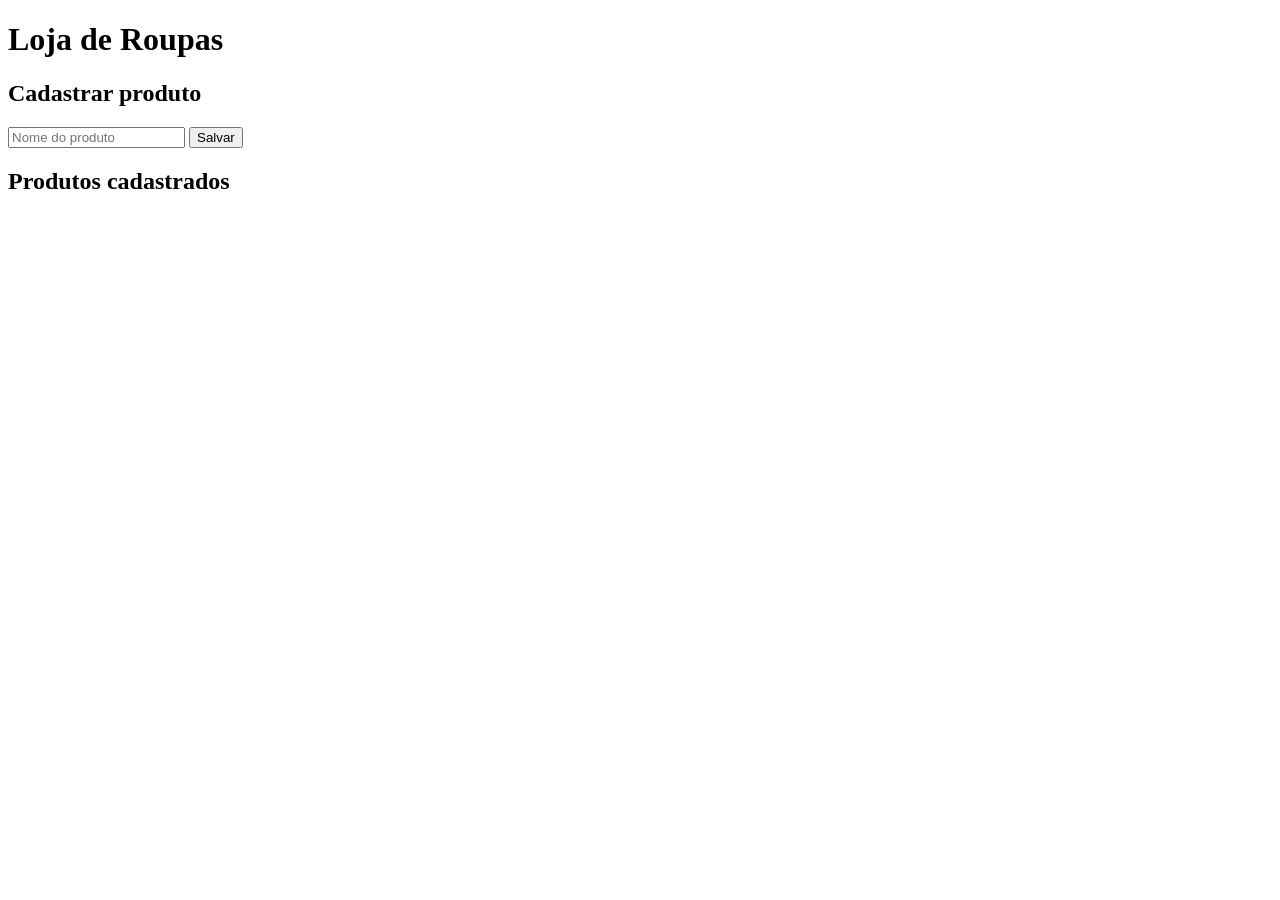
==== index.html @ cadfaa71 "Create index.html" ====
<!DOCTYPE html>
<html lang="pt-BR">

<head>
    <meta charset="UTF-8">
    <title>Loja de Roupas</title>
</head>

<body>

    <h1>Loja de Roupas</h1>

    <h2>Cadastrar produto</h2>

    <input id="nome" placeholder="Nome do produto">

    <button onclick="salvar()">
        Salvar
    </button>

    <p id="mensagem"></p>

    <h2>Produtos cadastrados</h2>

    <ul id="lista"></ul>

    <script src="script.js"></script>

</body>

</html>
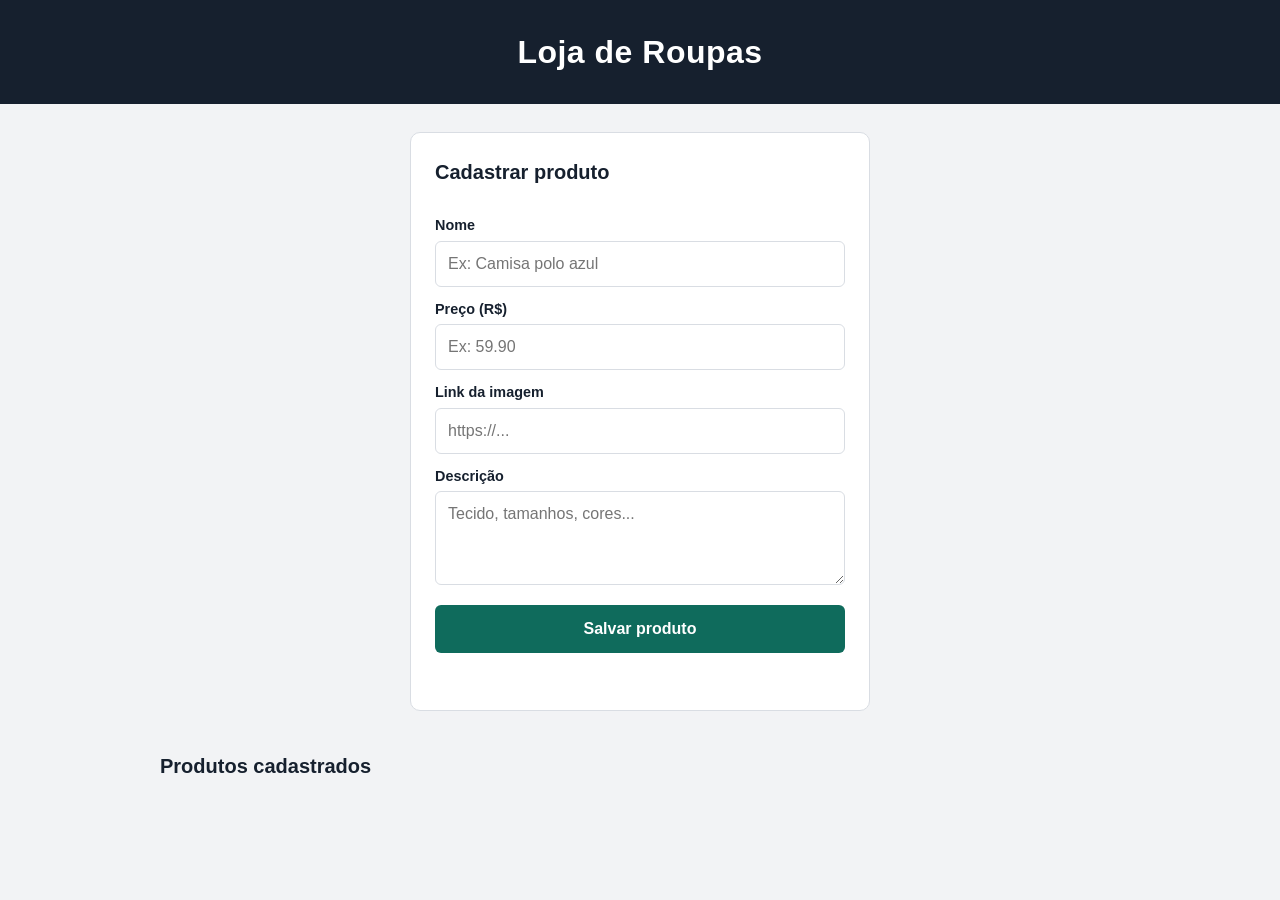
==== commit 24ef9daf: "Add files via upload" ====
--- a/index.html
+++ b/index.html
@@ -3,26 +3,45 @@
 
 <head>
     <meta charset="UTF-8">
+    <meta name="viewport" content="width=device-width, initial-scale=1">
     <title>Loja de Roupas</title>
+    <link rel="stylesheet" href="style.css">
 </head>
 
 <body>
 
-    <h1>Loja de Roupas</h1>
+    <header class="topo">
+        <h1>Loja de Roupas</h1>
+    </header>
 
-    <h2>Cadastrar produto</h2>
+    <main>
 
-    <input id="nome" placeholder="Nome do produto">
+        <section class="cadastro">
+            <h2>Cadastrar produto</h2>
 
-    <button onclick="salvar()">
-        Salvar
-    </button>
+            <label for="nome">Nome</label>
+            <input id="nome" placeholder="Ex: Camisa polo azul">
 
-    <p id="mensagem"></p>
+            <label for="preco">Preço (R$)</label>
+            <input id="preco" type="number" min="0" step="0.01" placeholder="Ex: 59.90">
 
-    <h2>Produtos cadastrados</h2>
+            <label for="imagem">Link da imagem</label>
+            <input id="imagem" placeholder="https://...">
 
-    <ul id="lista"></ul>
+            <label for="descricao">Descrição</label>
+            <textarea id="descricao" rows="3" placeholder="Tecido, tamanhos, cores..."></textarea>
+
+            <button onclick="salvar()">Salvar produto</button>
+
+            <p id="mensagem" role="status"></p>
+        </section>
+
+        <section class="catalogo">
+            <h2>Produtos cadastrados</h2>
+            <div id="lista" class="lista"></div>
+        </section>
+
+    </main>
 
     <script src="script.js"></script>
 
--- a/style.css
+++ b/style.css
@@ -0,0 +1,172 @@
+:root {
+    --fundo: #f2f3f5;
+    --papel: #ffffff;
+    --tinta: #16202e;
+    --suave: #5d6877;
+    --linha: #d9dde3;
+    --destaque: #0f6b5c;
+    --destaque-escuro: #0a4f43;
+}
+
+* {
+    box-sizing: border-box;
+}
+
+body {
+    margin: 0;
+    font-family: "Segoe UI", Roboto, Arial, sans-serif;
+    background: var(--fundo);
+    color: var(--tinta);
+    line-height: 1.5;
+}
+
+.topo {
+    background: var(--tinta);
+    color: #fff;
+    padding: 28px 20px;
+    text-align: center;
+}
+
+.topo h1 {
+    margin: 0;
+    font-size: 2rem;
+    letter-spacing: 0.5px;
+}
+
+main {
+    max-width: 1000px;
+    margin: 0 auto;
+    padding: 28px 20px 60px;
+}
+
+h2 {
+    margin: 0 0 16px;
+    font-size: 1.25rem;
+}
+
+/* ---------- formulário ---------- */
+
+.cadastro {
+    background: var(--papel);
+    border: 1px solid var(--linha);
+    border-radius: 10px;
+    padding: 24px;
+    max-width: 460px;
+    margin: 0 auto 40px;
+    display: flex;
+    flex-direction: column;
+}
+
+.cadastro label {
+    font-size: 0.9rem;
+    font-weight: 600;
+    margin: 12px 0 4px;
+}
+
+.cadastro input,
+.cadastro textarea {
+    font: inherit;
+    padding: 10px 12px;
+    border: 1px solid var(--linha);
+    border-radius: 6px;
+    background: #fff;
+    color: var(--tinta);
+}
+
+.cadastro textarea {
+    resize: vertical;
+}
+
+.cadastro input:focus,
+.cadastro textarea:focus,
+.cadastro button:focus-visible {
+    outline: 3px solid rgba(15, 107, 92, 0.35);
+    outline-offset: 1px;
+}
+
+.cadastro button {
+    margin-top: 20px;
+    font: inherit;
+    font-weight: 600;
+    padding: 12px;
+    border: none;
+    border-radius: 6px;
+    background: var(--destaque);
+    color: #fff;
+    cursor: pointer;
+}
+
+.cadastro button:hover {
+    background: var(--destaque-escuro);
+}
+
+#mensagem {
+    min-height: 1.4em;
+    margin: 12px 0 0;
+    font-size: 0.9rem;
+    color: var(--suave);
+}
+
+#mensagem.erro {
+    color: #b3261e;
+}
+
+/* ---------- catálogo ---------- */
+
+.lista {
+    display: grid;
+    grid-template-columns: repeat(auto-fill, minmax(210px, 1fr));
+    gap: 20px;
+}
+
+.vazio {
+    color: var(--suave);
+}
+
+.produto {
+    background: var(--papel);
+    border: 1px solid var(--linha);
+    border-radius: 10px;
+    overflow: hidden;
+    display: flex;
+    flex-direction: column;
+}
+
+.produto .foto {
+    aspect-ratio: 4 / 5;
+    background: #e4e7ec;
+    display: flex;
+    align-items: center;
+    justify-content: center;
+    color: var(--suave);
+    font-size: 0.85rem;
+}
+
+.produto .foto img {
+    width: 100%;
+    height: 100%;
+    object-fit: cover;
+    display: block;
+}
+
+.produto .info {
+    padding: 14px 16px 18px;
+}
+
+.produto h3 {
+    margin: 0 0 4px;
+    font-size: 1.05rem;
+}
+
+.produto .preco {
+    margin: 0 0 8px;
+    font-weight: 700;
+    font-size: 1.15rem;
+    color: var(--destaque);
+}
+
+.produto .descricao {
+    margin: 0;
+    font-size: 0.9rem;
+    color: var(--suave);
+}
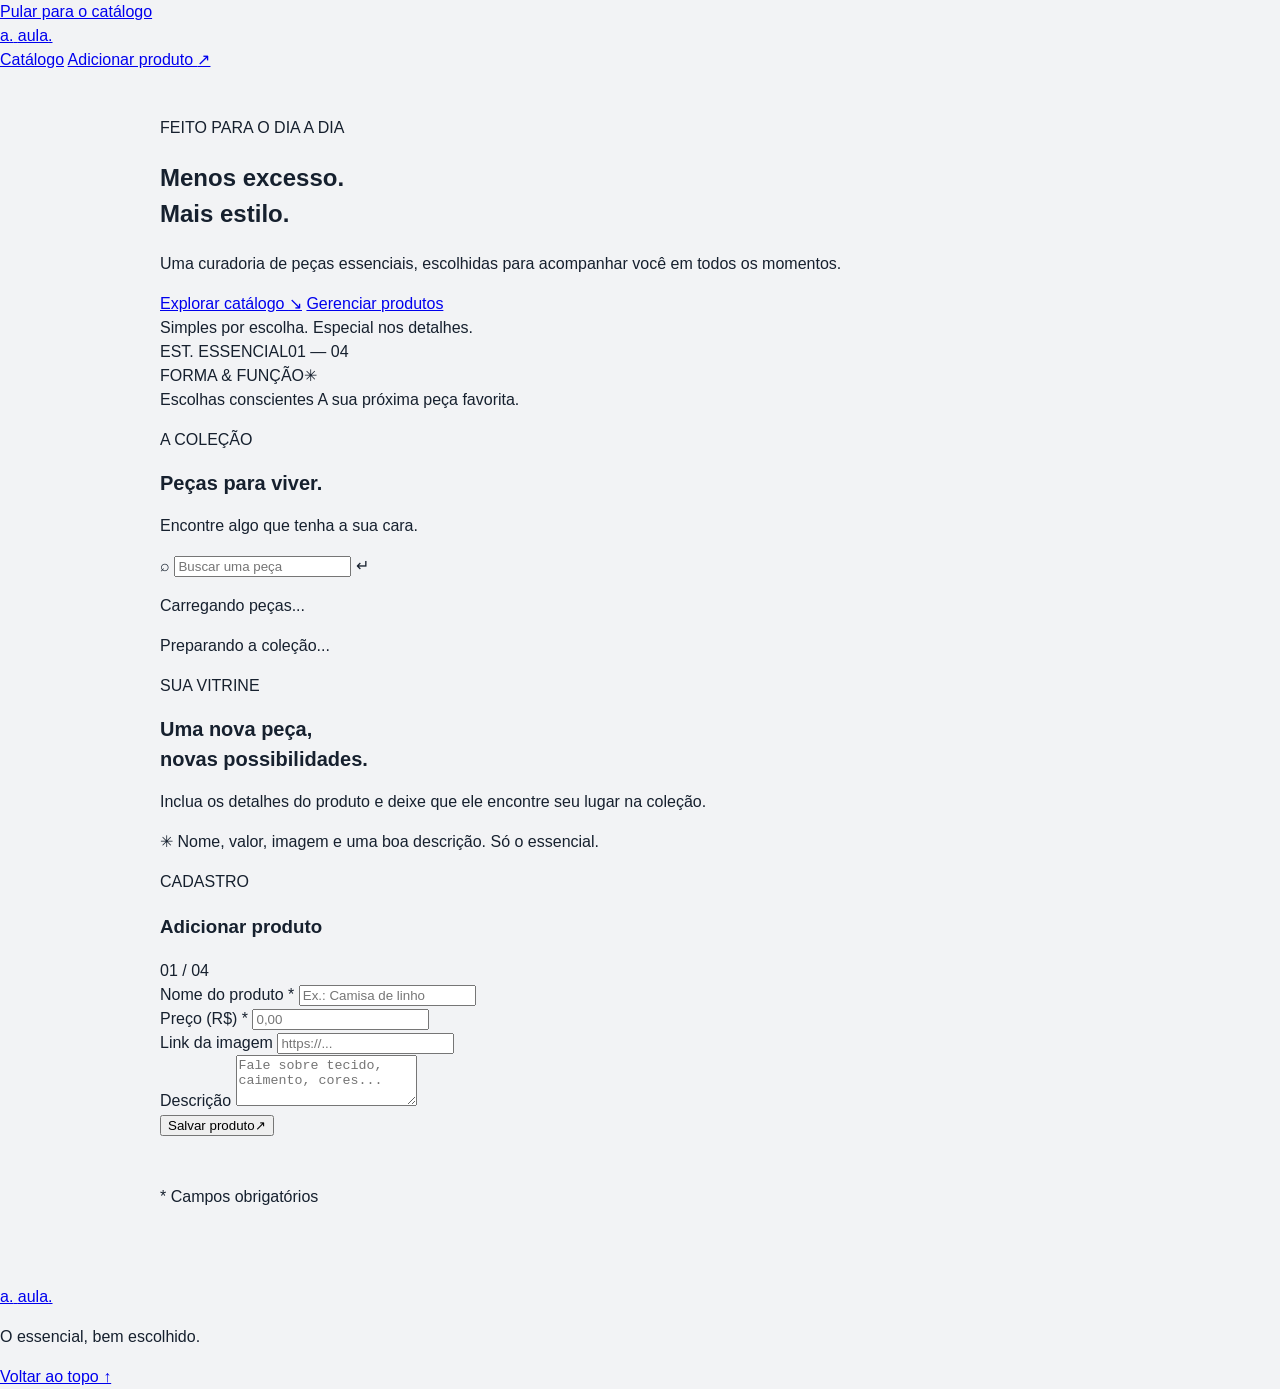
==== commit 249d79a5: "Redesign storefront interface" ====
--- a/index.html
+++ b/index.html
@@ -1,50 +1,139 @@
 <!DOCTYPE html>
 <html lang="pt-BR">
-
 <head>
     <meta charset="UTF-8">
     <meta name="viewport" content="width=device-width, initial-scale=1">
-    <title>Loja de Roupas</title>
+    <meta name="theme-color" content="#f7f6f1">
+    <meta name="description" content="Aula — uma curadoria de peças essenciais para o seu dia a dia.">
+    <title>Aula — Peças essenciais</title>
     <link rel="stylesheet" href="style.css">
+    <script src="script.js" defer></script>
 </head>
+<body>
+    <a class="skip-link" href="#catalogo">Pular para o catálogo</a>
 
-<body>
-
-    <header class="topo">
-        <h1>Loja de Roupas</h1>
+    <header class="site-header">
+        <div class="header-inner">
+            <a class="brand" href="#" aria-label="Aula — página inicial">
+                <span class="brand-mark" aria-hidden="true">a.</span>
+                <span class="brand-name">aula<span class="brand-period">.</span></span>
+            </a>
+            <nav class="main-nav" aria-label="Navegação principal">
+                <a href="#catalogo">Catálogo</a>
+                <a class="nav-cta" href="#adicionar">Adicionar produto <span aria-hidden="true">↗</span></a>
+            </nav>
+        </div>
     </header>
 
     <main>
-
-        <section class="cadastro">
-            <h2>Cadastrar produto</h2>
-
-            <label for="nome">Nome</label>
-            <input id="nome" placeholder="Ex: Camisa polo azul">
-
-            <label for="preco">Preço (R$)</label>
-            <input id="preco" type="number" min="0" step="0.01" placeholder="Ex: 59.90">
-
-            <label for="imagem">Link da imagem</label>
-            <input id="imagem" placeholder="https://...">
-
-            <label for="descricao">Descrição</label>
-            <textarea id="descricao" rows="3" placeholder="Tecido, tamanhos, cores..."></textarea>
-
-            <button onclick="salvar()">Salvar produto</button>
-
-            <p id="mensagem" role="status"></p>
+        <section class="hero section-wrap" aria-labelledby="hero-title">
+            <div class="hero-copy">
+                <p class="eyebrow"><span class="eyebrow-dot"></span> FEITO PARA O DIA A DIA</p>
+                <h1 id="hero-title">Menos excesso.<br><span>Mais estilo.</span></h1>
+                <p class="hero-description">Uma curadoria de peças essenciais, escolhidas para acompanhar você em todos os momentos.</p>
+                <div class="hero-actions">
+                    <a class="button button-dark" href="#catalogo">Explorar catálogo <span aria-hidden="true">↘</span></a>
+                    <a class="text-link" href="#adicionar">Gerenciar produtos</a>
+                </div>
+                <div class="hero-note"><span class="note-line"></span> Simples por escolha. Especial nos detalhes.</div>
+            </div>
+            <div class="hero-art" aria-hidden="true">
+                <div class="art-orbit orbit-one"></div>
+                <div class="art-orbit orbit-two"></div>
+                <div class="art-panel">
+                    <div class="art-panel-top"><span>EST. ESSENCIAL</span><span>01 — 04</span></div>
+                    <div class="art-shape">
+                        <span class="shape-circle"></span>
+                        <span class="shape-arch"></span>
+                        <span class="shape-block"></span>
+                    </div>
+                    <div class="art-panel-bottom"><span>FORMA &amp; FUNÇÃO</span><span class="art-spark">✳</span></div>
+                </div>
+                <span class="art-caption caption-top">Escolhas conscientes</span>
+                <span class="art-caption caption-bottom">A sua próxima peça favorita.</span>
+            </div>
         </section>
 
-        <section class="catalogo">
-            <h2>Produtos cadastrados</h2>
-            <div id="lista" class="lista"></div>
+        <section class="catalog section-wrap" id="catalogo" aria-labelledby="catalog-title">
+            <div class="section-heading">
+                <div>
+                    <p class="eyebrow">A COLEÇÃO</p>
+                    <h2 id="catalog-title">Peças para viver.</h2>
+                    <p class="section-subtitle">Encontre algo que tenha a sua cara.</p>
+                </div>
+                <div class="catalog-tools">
+                    <label class="search-box" for="busca">
+                        <span class="search-icon" aria-hidden="true">⌕</span>
+                        <input id="busca" type="search" placeholder="Buscar uma peça" autocomplete="off">
+                        <span class="search-shortcut" aria-hidden="true">↵</span>
+                    </label>
+                    <p class="product-count" id="contagem" aria-live="polite">Carregando peças...</p>
+                </div>
+            </div>
+
+            <div id="lista" class="product-grid" aria-live="polite" aria-busy="true">
+                <div class="catalog-loading"><span class="loading-dot"></span> Preparando a coleção...</div>
+            </div>
+            <p id="mensagem-catalogo" class="catalog-message" role="status"></p>
         </section>
 
+        <section class="manage-section" id="adicionar" aria-labelledby="manage-title">
+            <div class="manage-inner section-wrap">
+                <div class="manage-copy">
+                    <p class="eyebrow eyebrow-light"><span class="eyebrow-dot"></span> SUA VITRINE</p>
+                    <h2 id="manage-title">Uma nova peça,<br><span>novas possibilidades.</span></h2>
+                    <p>Inclua os detalhes do produto e deixe que ele encontre seu lugar na coleção.</p>
+                    <div class="manage-footnote"><span class="manage-footnote-icon" aria-hidden="true">✳</span> Nome, valor, imagem e uma boa descrição. Só o essencial.</div>
+                </div>
+                <form class="product-form" id="form-produto">
+                    <div class="form-heading">
+                        <div>
+                            <p class="eyebrow">CADASTRO</p>
+                            <h3>Adicionar produto</h3>
+                        </div>
+                        <span class="form-index">01 / 04</span>
+                    </div>
+
+                    <div class="field">
+                        <label for="nome">Nome do produto <span>*</span></label>
+                        <input id="nome" name="nome" placeholder="Ex.: Camisa de linho" required maxlength="120" autocomplete="off">
+                    </div>
+
+                    <div class="form-row">
+                        <div class="field">
+                            <label for="preco">Preço (R$) <span>*</span></label>
+                            <input id="preco" name="preco" type="number" min="0" step="0.01" placeholder="0,00" required>
+                        </div>
+                        <div class="field">
+                            <label for="imagem">Link da imagem</label>
+                            <input id="imagem" name="imagem" type="url" placeholder="https://..." inputmode="url">
+                        </div>
+                    </div>
+
+                    <div class="field">
+                        <label for="descricao">Descrição</label>
+                        <textarea id="descricao" name="descricao" rows="3" maxlength="500" placeholder="Fale sobre tecido, caimento, cores..."></textarea>
+                    </div>
+
+                    <button class="button button-dark form-submit" id="botao-salvar" type="submit">
+                        <span>Salvar produto</span><span class="button-arrow" aria-hidden="true">↗</span>
+                    </button>
+                    <p id="mensagem" class="form-message" role="status" aria-live="polite"></p>
+                    <p class="form-required">* Campos obrigatórios</p>
+                </form>
+            </div>
+        </section>
     </main>
 
-    <script src="script.js"></script>
-
+    <footer class="site-footer">
+        <div class="footer-inner section-wrap">
+            <a class="brand footer-brand" href="#" aria-label="Aula — voltar ao topo">
+                <span class="brand-mark" aria-hidden="true">a.</span>
+                <span class="brand-name">aula<span class="brand-period">.</span></span>
+            </a>
+            <p>O essencial, bem escolhido.</p>
+            <a class="back-top" href="#">Voltar ao topo ↑</a>
+        </div>
+    </footer>
 </body>
-
 </html>
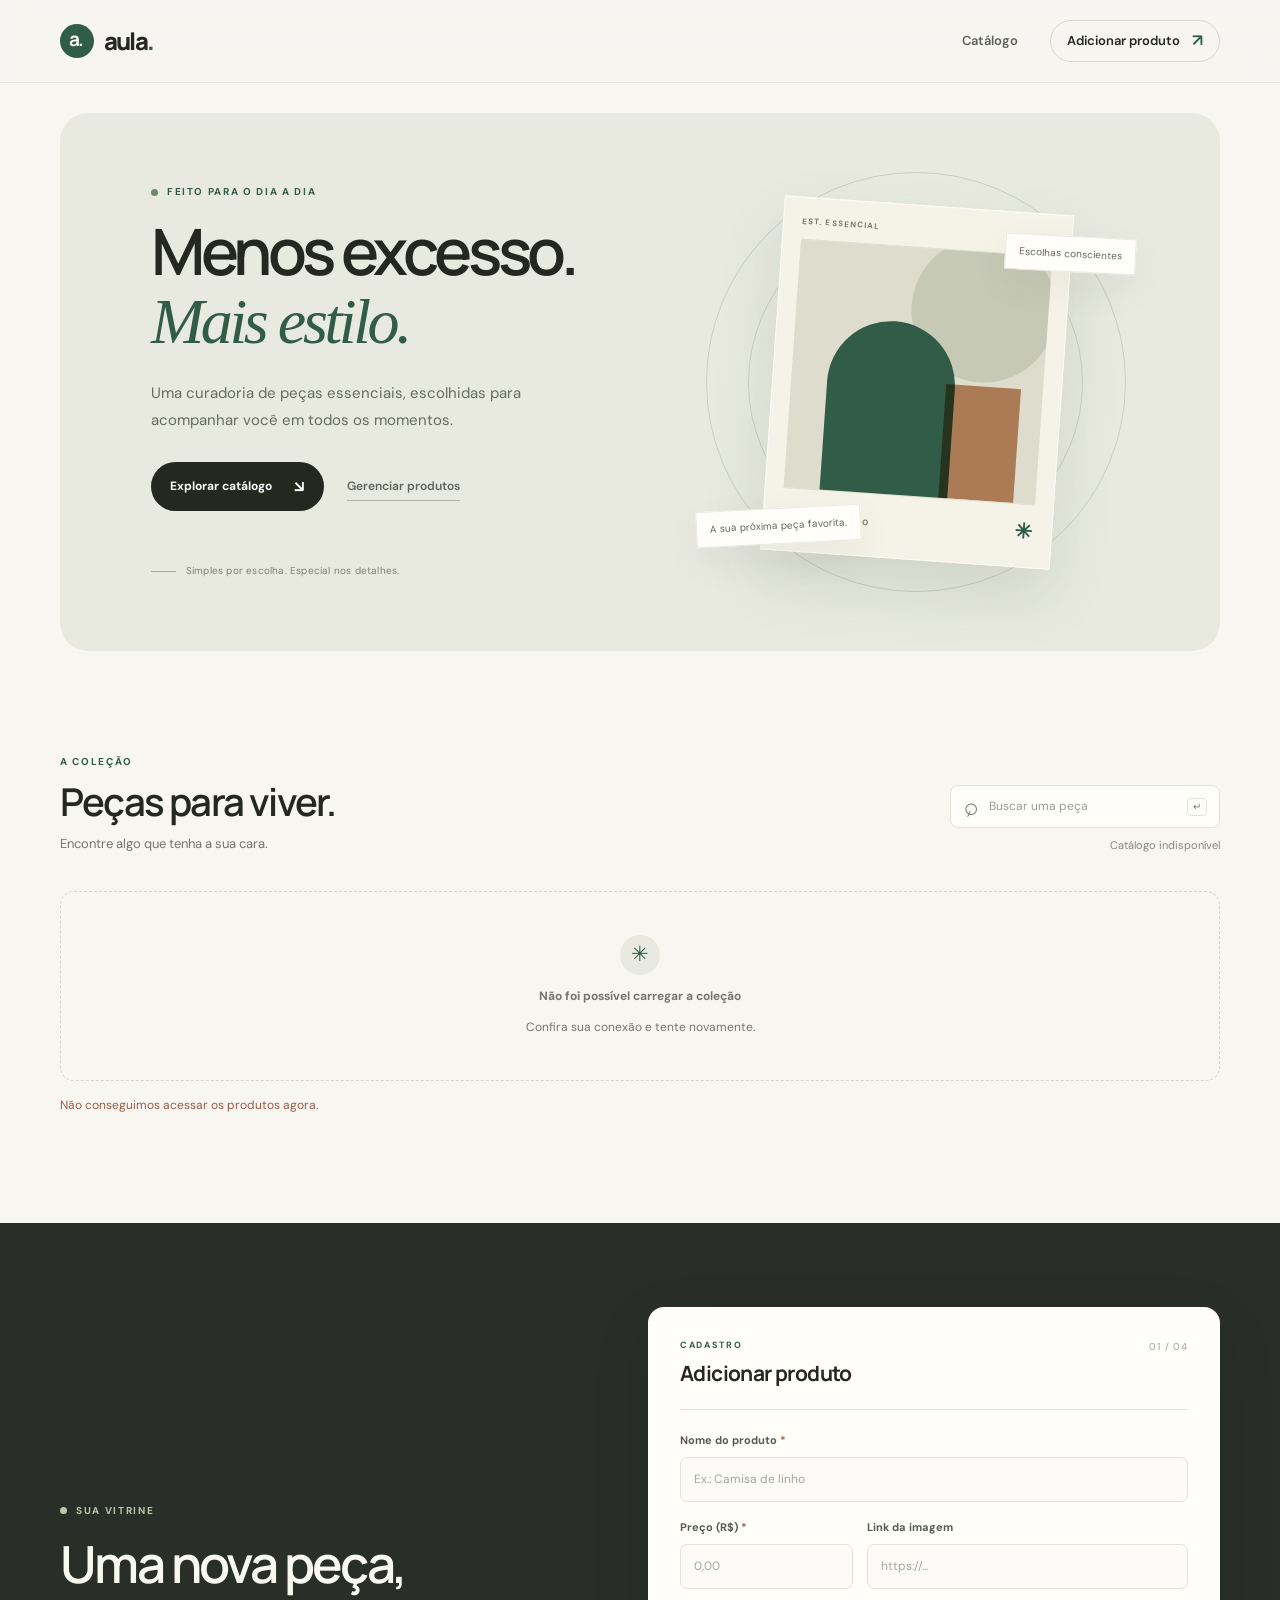
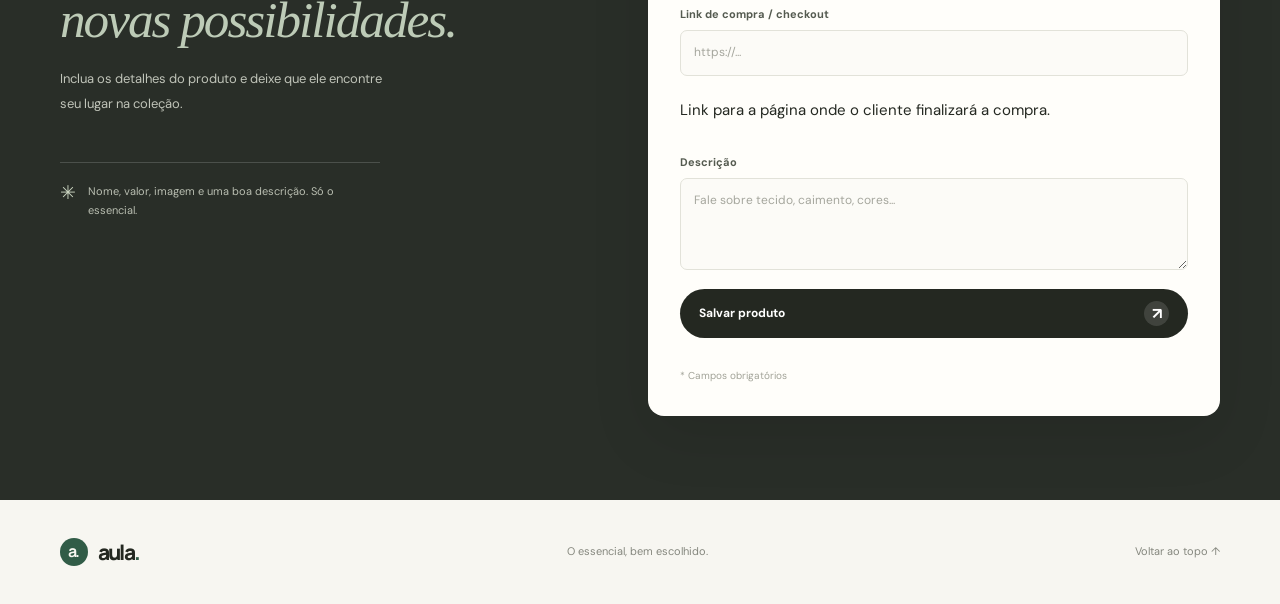
==== commit 0965dd20: "Add product purchase link to form" ====
--- a/index.html
+++ b/index.html
@@ -111,6 +111,12 @@
                     </div>
 
                     <div class="field">
+                        <label for="link_compra">Link de compra / checkout</label>
+                        <input id="link_compra" name="link_compra" type="url" placeholder="https://..." inputmode="url">
+                        <p class="field-hint">Link para a página onde o cliente finalizará a compra.</p>
+                    </div>
+
+                    <div class="field">
                         <label for="descricao">Descrição</label>
                         <textarea id="descricao" name="descricao" rows="3" maxlength="500" placeholder="Fale sobre tecido, caimento, cores..."></textarea>
                     </div>
--- a/style.css
+++ b/style.css
@@ -1,172 +1,399 @@
+@import url('https://fonts.googleapis.com/css2?family=DM+Sans:wght@400;500;600;700&family=Manrope:wght@400;500;600;700;800&display=swap');
+
 :root {
-    --fundo: #f2f3f5;
-    --papel: #ffffff;
-    --tinta: #16202e;
-    --suave: #5d6877;
-    --linha: #d9dde3;
-    --destaque: #0f6b5c;
-    --destaque-escuro: #0a4f43;
-}
-
-* {
-    box-sizing: border-box;
+    color-scheme: light;
+    --paper: #f7f6f1;
+    --white: #fffefa;
+    --ink: #242821;
+    --muted: #73776d;
+    --line: #e3e2d9;
+    --green: #315c47;
+    --green-dark: #234533;
+    --sage: #e8eadf;
+    --sand: #d9c9ab;
+    --serif: Georgia, 'Times New Roman', serif;
+    --sans: 'DM Sans', -apple-system, BlinkMacSystemFont, 'Segoe UI', sans-serif;
+    --display: 'Manrope', var(--sans);
+    --radius-lg: 28px;
+    --shadow-soft: 0 14px 38px rgba(36, 40, 33, .06);
+}
+
+* { box-sizing: border-box; }
+
+html {
+    scroll-behavior: smooth;
+    scroll-padding-top: 96px;
 }
 
 body {
     margin: 0;
-    font-family: "Segoe UI", Roboto, Arial, sans-serif;
-    background: var(--fundo);
-    color: var(--tinta);
-    line-height: 1.5;
-}
-
-.topo {
-    background: var(--tinta);
-    color: #fff;
-    padding: 28px 20px;
-    text-align: center;
-}
-
-.topo h1 {
+    background: var(--paper);
+    color: var(--ink);
+    font-family: var(--sans);
+    font-size: 15px;
+    line-height: 1.6;
+    -webkit-font-smoothing: antialiased;
+}
+
+a { color: inherit; text-decoration: none; }
+button, input, textarea { font: inherit; }
+button, a, input, textarea { -webkit-tap-highlight-color: transparent; }
+button { color: inherit; }
+::selection { background: #cbd8c8; color: var(--ink); }
+
+.skip-link {
+    position: absolute;
+    top: -60px;
+    left: 16px;
+    z-index: 100;
+    padding: 10px 14px;
+    border-radius: 8px;
+    background: var(--ink);
+    color: white;
+}
+.skip-link:focus { top: 12px; }
+
+.section-wrap, .header-inner { width: min(1160px, calc(100% - 64px)); margin-inline: auto; }
+
+.site-header {
+    position: sticky;
+    top: 0;
+    z-index: 20;
+    background: rgba(247, 246, 241, .9);
+    border-bottom: 1px solid rgba(227, 226, 217, .8);
+    backdrop-filter: blur(18px);
+    -webkit-backdrop-filter: blur(18px);
+}
+
+.header-inner {
+    min-height: 82px;
+    display: flex;
+    align-items: center;
+    justify-content: space-between;
+    gap: 24px;
+}
+
+.brand { display: inline-flex; align-items: center; gap: 10px; width: fit-content; }
+.brand-mark {
+    display: grid;
+    place-items: center;
+    width: 34px;
+    height: 34px;
+    border-radius: 50%;
+    background: var(--green);
+    color: #f9f8f2;
+    font: 700 19px/1 var(--display);
+    letter-spacing: -2px;
+    padding: 0 3px 3px 0;
+}
+.brand-name { font: 800 24px/1 var(--display); letter-spacing: -1.8px; }
+.brand-period { color: var(--green); }
+
+.main-nav { display: flex; align-items: center; gap: 32px; font-size: 13px; font-weight: 600; }
+.main-nav > a:not(.nav-cta) { color: #5d6258; transition: color .2s ease; }
+.main-nav > a:not(.nav-cta):hover { color: var(--green); }
+.nav-cta { display: inline-flex; align-items: center; gap: 12px; border: 1px solid #d6d8ce; border-radius: 999px; padding: 10px 16px; transition: background .2s, border-color .2s; }
+.nav-cta:hover { background: var(--white); border-color: #b8beb0; }
+.nav-cta span { color: var(--green); font-size: 17px; line-height: 1; }
+
+.hero {
+    position: relative;
+    min-height: 530px;
+    margin-top: 30px;
+    padding: 72px 7.1%;
+    display: grid;
+    grid-template-columns: 1fr .85fr;
+    align-items: center;
+    gap: 5%;
+    background: var(--sage);
+    border-radius: var(--radius-lg);
+    overflow: hidden;
+}
+.hero-copy { position: relative; z-index: 2; max-width: 540px; }
+.eyebrow {
+    display: flex;
+    align-items: center;
+    gap: 9px;
+    margin: 0 0 18px;
+    color: var(--green);
+    font-size: 10px;
+    font-weight: 700;
+    letter-spacing: 1.65px;
+    line-height: 1.4;
+}
+.eyebrow-dot { display: inline-block; width: 7px; height: 7px; flex: 0 0 7px; border-radius: 50%; background: #6c8b69; }
+.hero h1, .manage-copy h2 {
     margin: 0;
-    font-size: 2rem;
-    letter-spacing: 0.5px;
-}
-
-main {
-    max-width: 1000px;
-    margin: 0 auto;
-    padding: 28px 20px 60px;
-}
-
-h2 {
-    margin: 0 0 16px;
-    font-size: 1.25rem;
-}
-
-/* ---------- formulário ---------- */
-
-.cadastro {
-    background: var(--papel);
-    border: 1px solid var(--linha);
-    border-radius: 10px;
-    padding: 24px;
-    max-width: 460px;
-    margin: 0 auto 40px;
+    font: 600 clamp(46px, 5vw, 68px)/1.06 var(--display);
+    letter-spacing: -4.2px;
+}
+.hero h1 span, .manage-copy h2 span { color: var(--green); font-family: var(--serif); font-weight: 400; font-style: italic; letter-spacing: -3.4px; }
+.hero-description { max-width: 390px; margin: 24px 0 27px; color: #656b60; font-size: 15px; line-height: 1.85; }
+.hero-actions { display: flex; align-items: center; gap: 23px; flex-wrap: wrap; }
+.button {
+    display: inline-flex;
+    justify-content: center;
+    align-items: center;
+    gap: 22px;
+    min-height: 49px;
+    padding: 0 19px;
+    border: 0;
+    border-radius: 999px;
+    cursor: pointer;
+    font-size: 12px;
+    font-weight: 700;
+    transition: transform .2s ease, background .2s ease, opacity .2s ease;
+}
+.button:hover { transform: translateY(-2px); }
+.button:focus-visible, a:focus-visible { outline: 3px solid #82a18a; outline-offset: 4px; }
+.button-dark { background: var(--ink); color: white; }
+.button-dark:hover { background: var(--green-dark); }
+.button:disabled { cursor: wait; opacity: .65; transform: none; }
+.button span:last-child { font-size: 16px; line-height: 1; }
+.text-link { font-size: 12px; color: #5e655b; font-weight: 600; border-bottom: 1px solid #aeb5a6; padding: 4px 0; }
+.text-link:hover { color: var(--green); border-color: var(--green); }
+.hero-note { display: flex; align-items: center; gap: 10px; margin-top: 52px; color: #7b8076; font-size: 10px; letter-spacing: .2px; }
+.note-line { width: 25px; height: 1px; background: #a7ad9e; }
+
+.hero-art { position: relative; min-height: 370px; display: grid; place-items: center; isolation: isolate; }
+.art-orbit { position: absolute; z-index: -1; border: 1px solid rgba(49, 92, 71, .18); border-radius: 50%; }
+.orbit-one { width: 335px; height: 335px; }
+.orbit-two { width: 420px; height: 420px; }
+.art-panel {
+    width: min(290px, 80%);
+    height: 355px;
+    padding: 17px 18px;
+    background: #f5f2e8;
+    border: 1px solid rgba(255,255,255,.7);
+    box-shadow: 0 28px 60px rgba(52, 67, 50, .13);
+    transform: rotate(4deg);
     display: flex;
     flex-direction: column;
-}
-
-.cadastro label {
-    font-size: 0.9rem;
-    font-weight: 600;
-    margin: 12px 0 4px;
-}
-
-.cadastro input,
-.cadastro textarea {
-    font: inherit;
-    padding: 10px 12px;
-    border: 1px solid var(--linha);
-    border-radius: 6px;
-    background: #fff;
-    color: var(--tinta);
-}
-
-.cadastro textarea {
-    resize: vertical;
-}
-
-.cadastro input:focus,
-.cadastro textarea:focus,
-.cadastro button:focus-visible {
-    outline: 3px solid rgba(15, 107, 92, 0.35);
-    outline-offset: 1px;
-}
-
-.cadastro button {
-    margin-top: 20px;
-    font: inherit;
-    font-weight: 600;
-    padding: 12px;
-    border: none;
-    border-radius: 6px;
-    background: var(--destaque);
-    color: #fff;
-    cursor: pointer;
-}
-
-.cadastro button:hover {
-    background: var(--destaque-escuro);
-}
-
-#mensagem {
-    min-height: 1.4em;
-    margin: 12px 0 0;
-    font-size: 0.9rem;
-    color: var(--suave);
-}
-
-#mensagem.erro {
-    color: #b3261e;
-}
-
-/* ---------- catálogo ---------- */
-
-.lista {
-    display: grid;
-    grid-template-columns: repeat(auto-fill, minmax(210px, 1fr));
-    gap: 20px;
-}
-
-.vazio {
-    color: var(--suave);
-}
-
-.produto {
-    background: var(--papel);
-    border: 1px solid var(--linha);
-    border-radius: 10px;
-    overflow: hidden;
-    display: flex;
-    flex-direction: column;
-}
-
-.produto .foto {
-    aspect-ratio: 4 / 5;
-    background: #e4e7ec;
-    display: flex;
-    align-items: center;
-    justify-content: center;
-    color: var(--suave);
-    font-size: 0.85rem;
-}
-
-.produto .foto img {
-    width: 100%;
-    height: 100%;
-    object-fit: cover;
-    display: block;
-}
-
-.produto .info {
-    padding: 14px 16px 18px;
-}
-
-.produto h3 {
-    margin: 0 0 4px;
-    font-size: 1.05rem;
-}
-
-.produto .preco {
-    margin: 0 0 8px;
-    font-weight: 700;
-    font-size: 1.15rem;
-    color: var(--destaque);
-}
-
-.produto .descricao {
-    margin: 0;
-    font-size: 0.9rem;
-    color: var(--suave);
-}
+    justify-content: space-between;
+}
+.art-panel-top, .art-panel-bottom { display: flex; align-items: center; justify-content: space-between; color: #757a6d; font-size: 8px; font-weight: 700; letter-spacing: 1.1px; }
+.art-panel-top { padding-bottom: 11px; border-bottom: 1px solid #dfded2; }
+.art-panel-bottom { padding-top: 11px; border-top: 1px solid #dfded2; }
+.art-spark { color: var(--green); font-size: 21px; }
+.art-shape { position: relative; height: 250px; overflow: hidden; background: #dedccc; }
+.shape-circle { position: absolute; width: 145px; height: 145px; border-radius: 50%; right: -8px; top: -15px; background: #c5c9b5; }
+.shape-arch { position: absolute; width: 128px; height: 185px; left: 36px; bottom: -12px; border-radius: 70px 70px 0 0; background: #315c47; }
+.shape-block { position: absolute; width: 75px; height: 114px; right: 22px; bottom: 0; background: #c58e6b; mix-blend-mode: multiply; }
+.art-caption { position: absolute; background: var(--white); padding: 9px 13px; border: 1px solid #ebe9e0; box-shadow: var(--shadow-soft); color: #62685d; font-size: 10px; }
+.caption-top { top: 39px; right: -7px; transform: rotate(3deg); }
+.caption-bottom { bottom: 23px; left: -6px; transform: rotate(-3deg); }
+
+.catalog { padding-top: 104px; padding-bottom: 108px; }
+.section-heading { display: flex; align-items: end; justify-content: space-between; gap: 32px; margin-bottom: 36px; }
+.section-heading .eyebrow { margin-bottom: 10px; }
+.section-heading h2 { margin: 0; font: 600 clamp(30px, 3vw, 40px)/1.2 var(--display); letter-spacing: -1.8px; }
+.section-subtitle { margin: 9px 0 0; color: var(--muted); font-size: 13px; }
+.catalog-tools { display: flex; flex-direction: column; align-items: flex-end; gap: 9px; }
+.search-box { width: 270px; min-height: 43px; display: flex; align-items: center; gap: 9px; padding: 0 12px; background: var(--white); border: 1px solid var(--line); border-radius: 8px; color: #75796f; }
+.search-icon { font-size: 25px; font-weight: 400; line-height: 1; transform: rotate(-20deg); }
+.search-box input { min-width: 0; width: 100%; border: 0; outline: 0; background: transparent; color: var(--ink); font-size: 12px; }
+.search-box input::placeholder { color: #9a9c94; }
+.search-box:focus-within { border-color: #99a996; box-shadow: 0 0 0 3px rgba(49,92,71,.08); }
+.search-shortcut { border: 1px solid #e4e3db; padding: 0 5px; border-radius: 4px; font-size: 10px; }
+.product-count { margin: 0; color: #85877e; font-size: 11px; }
+
+.product-grid { display: grid; grid-template-columns: repeat(4, minmax(0, 1fr)); gap: 28px 19px; }
+.product-card { min-width: 0; border-radius: 13px; transition: transform .38s cubic-bezier(.2,.65,.2,1), box-shadow .38s ease; }
+.product-card:hover { transform: translateY(-5px); }
+.product-card:hover .product-price { color: var(--green-dark); }
+.product-image { position: relative; display: grid; place-items: center; aspect-ratio: 4 / 4.8; overflow: hidden; border-radius: 13px; background: #ebe9e0; }
+.product-image img { display: block; width: 100%; height: 100%; object-fit: cover; transition: transform .55s cubic-bezier(.2,.65,.2,1); }
+.product-card:hover .product-image img { transform: scale(1.045); }
+.image-placeholder { display: grid; place-items: center; gap: 10px; width: 100%; height: 100%; background: radial-gradient(circle at 50% 35%, #f5f3ec 0 10%, transparent 10.5%), linear-gradient(145deg, #ebe9e0, #dedfd4); color: #92958a; font-size: 10px; letter-spacing: .6px; text-align: center; }
+.image-placeholder-symbol { display: grid; place-items: center; width: 48px; height: 48px; border: 1px solid #c9cbbf; border-radius: 50%; font: 24px/1 var(--serif); color: #7d8878; }
+.product-index { position: absolute; top: 12px; left: 12px; z-index: 1; padding: 5px 8px; border-radius: 4px; background: rgba(255,254,250,.88); color: #667061; font-size: 9px; letter-spacing: .6px; backdrop-filter: blur(6px); }
+.product-info { padding: 15px 2px 0; }
+.product-title-row { display: flex; justify-content: space-between; align-items: start; gap: 12px; }
+.product-title { margin: 0; font-size: 14px; line-height: 1.45; font-weight: 600; overflow-wrap: anywhere; }
+.product-number { flex: 0 0 auto; color: #a1a398; font-size: 10px; line-height: 1.8; }
+.product-price { margin: 6px 0 0; color: var(--green); font: 700 14px/1.5 var(--display); letter-spacing: -.2px; }
+.product-description { margin: 8px 0 0; color: #797c73; font-size: 11px; line-height: 1.7; overflow-wrap: anywhere; }
+.catalog-loading, .catalog-empty { grid-column: 1 / -1; min-height: 190px; display: flex; flex-direction: column; align-items: center; justify-content: center; gap: 12px; color: var(--muted); border: 1px dashed #d5d6cb; border-radius: 14px; font-size: 12px; text-align: center; padding: 30px; }
+.catalog-empty-symbol { display: grid; place-items: center; width: 40px; height: 40px; border-radius: 50%; background: var(--sage); color: var(--green); font-size: 21px; }
+.loading-dot { width: 9px; height: 9px; border-radius: 50%; background: #8ca28a; animation: pulse 1s infinite alternate; }
+.catalog-message { margin: 15px 0 0; font-size: 12px; color: #9b5b46; }
+
+.manage-section { padding: 84px 0; background: #292e28; color: #f8f7f0; }
+.manage-inner { display: grid; grid-template-columns: .9fr 1.1fr; align-items: center; gap: min(10vw, 120px); }
+.eyebrow-light { color: #b9c7b1; }
+.eyebrow-light .eyebrow-dot { background: #b9c7b1; }
+.manage-copy { max-width: 430px; }
+.manage-copy h2 { font-size: clamp(38px, 4vw, 52px); letter-spacing: -2.6px; }
+.manage-copy h2 span { color: #bdcbb7; letter-spacing: -2px; }
+.manage-copy > p:not(.eyebrow) { max-width: 340px; margin: 20px 0 0; color: #c0c4b9; font-size: 13px; line-height: 1.9; }
+.manage-footnote { display: flex; align-items: flex-start; gap: 12px; max-width: 320px; margin-top: 46px; padding-top: 19px; border-top: 1px solid rgba(255,255,255,.16); color: #b9beb1; font-size: 11px; line-height: 1.7; }
+.manage-footnote-icon { color: #cad4c0; font-size: 19px; line-height: 1.2; }
+
+.product-form { padding: 32px; border-radius: 16px; background: var(--white); color: var(--ink); box-shadow: 0 20px 60px rgba(0,0,0,.1); }
+.form-heading { display: flex; justify-content: space-between; align-items: start; gap: 12px; padding-bottom: 22px; margin-bottom: 22px; border-bottom: 1px solid var(--line); }
+.form-heading .eyebrow { margin-bottom: 7px; font-size: 9px; }
+.form-heading h3 { margin: 0; font: 700 21px/1.35 var(--display); letter-spacing: -.6px; }
+.form-index { color: #a2a498; font-size: 10px; letter-spacing: .8px; }
+.field { display: flex; flex-direction: column; gap: 7px; margin-bottom: 17px; }
+.field label { color: #555b50; font-size: 11px; font-weight: 700; }
+.field label span { color: #9c634f; }
+.field input, .field textarea { width: 100%; min-width: 0; padding: 12px 13px; border: 1px solid #e2e2d9; border-radius: 7px; outline: 0; background: #fcfbf7; color: var(--ink); font-size: 12px; transition: border-color .2s ease, box-shadow .2s ease; }
+.field input { min-height: 44px; }
+.field textarea { min-height: 92px; resize: vertical; line-height: 1.6; }
+.field input::placeholder, .field textarea::placeholder { color: #a5a69d; }
+.field input:focus, .field textarea:focus { border-color: #91a38b; box-shadow: 0 0 0 3px rgba(49,92,71,.08); }
+.form-row { display: grid; grid-template-columns: .7fr 1.3fr; gap: 14px; }
+.form-submit { width: 100%; justify-content: space-between; margin-top: 2px; }
+.form-submit .button-arrow { display: inline-grid; place-items: center; width: 25px; height: 25px; border-radius: 50%; background: rgba(255,255,255,.13); }
+.form-message { min-height: 18px; margin: 12px 0 0; color: var(--green); font-size: 11px; }
+.form-message.error { color: #a33d32; }
+.form-required { margin: 0; color: #a2a398; font-size: 10px; }
+
+.site-footer { background: var(--paper); }
+.footer-inner { min-height: 104px; display: flex; align-items: center; justify-content: space-between; gap: 20px; }
+.footer-brand .brand-mark { width: 28px; height: 28px; font-size: 16px; }
+.footer-brand .brand-name { font-size: 21px; }
+.footer-inner > p, .back-top { color: #85877e; font-size: 11px; }
+.back-top { transition: color .2s; }
+.back-top:hover { color: var(--green); }
+
+@keyframes pulse { from { opacity: .35; transform: scale(.8); } to { opacity: 1; transform: scale(1); } }
+@keyframes reveal { from { opacity: 0; transform: translateY(8px); } to { opacity: 1; transform: translateY(0); } }
+
+@media (max-width: 980px) {
+    .section-wrap, .header-inner { width: min(100% - 44px, 760px); }
+    .hero { min-height: 475px; padding: 55px 6%; grid-template-columns: 1fr .75fr; gap: 2%; }
+    .hero h1 { font-size: clamp(45px, 6vw, 60px); letter-spacing: -3px; }
+    .hero-art { min-height: 320px; transform: scale(.9); }
+    .orbit-two { width: 360px; height: 360px; }
+    .orbit-one { width: 290px; height: 290px; }
+    .art-panel { height: 320px; }
+    .art-shape { height: 220px; }
+    .product-grid { grid-template-columns: repeat(3, minmax(0, 1fr)); gap: 25px 16px; }
+    .manage-inner { gap: 45px; }
+    .product-form { padding: 26px; }
+}
+
+@media (max-width: 680px) {
+    html { scroll-padding-top: 76px; }
+    .section-wrap, .header-inner { width: calc(100% - 36px); }
+    .header-inner { min-height: 70px; }
+    .brand-mark { width: 30px; height: 30px; }
+    .brand-name { font-size: 22px; }
+    .main-nav { gap: 14px; font-size: 11px; }
+    .nav-cta { gap: 7px; padding: 9px 11px; }
+    .hero { margin-top: 16px; min-height: auto; grid-template-columns: 1fr; padding: 42px 25px 22px; border-radius: 20px; }
+    .hero h1 { font-size: clamp(44px, 11vw, 60px); letter-spacing: -3px; }
+    .hero h1 span { letter-spacing: -2px; }
+    .hero-description { max-width: 410px; margin: 18px 0 22px; font-size: 13px; }
+    .hero-actions { gap: 16px; }
+    .button { min-height: 46px; }
+    .hero-note { margin-top: 30px; font-size: 9px; }
+    .hero-art { min-height: 285px; margin-top: 12px; transform: none; }
+    .art-panel { width: 225px; height: 275px; padding: 13px; }
+    .art-shape { height: 185px; }
+    .shape-circle { width: 110px; height: 110px; }
+    .shape-arch { width: 95px; height: 140px; left: 27px; }
+    .shape-block { width: 55px; height: 85px; right: 18px; }
+    .orbit-one { width: 255px; height: 255px; }
+    .orbit-two { width: 310px; height: 310px; }
+    .caption-top { top: 16px; right: 0; }
+    .caption-bottom { bottom: 6px; left: 0; }
+    .catalog { padding-top: 72px; padding-bottom: 74px; }
+    .section-heading { align-items: stretch; flex-direction: column; gap: 22px; margin-bottom: 25px; }
+    .section-heading h2 { font-size: 34px; }
+    .catalog-tools { align-items: stretch; }
+    .search-box { width: 100%; }
+    .product-count { text-align: left; }
+    .product-grid { grid-template-columns: repeat(2, minmax(0, 1fr)); gap: 23px 12px; }
+    .product-image { border-radius: 10px; }
+    .product-info { padding-top: 11px; }
+    .product-title { font-size: 12px; }
+    .product-price { font-size: 13px; }
+    .product-description { font-size: 10px; }
+    .product-index { top: 8px; left: 8px; font-size: 8px; }
+    .manage-section { padding: 62px 0; }
+    .manage-inner { grid-template-columns: 1fr; gap: 34px; }
+    .manage-copy h2 { font-size: 43px; }
+    .manage-copy > p:not(.eyebrow) { margin-top: 14px; }
+    .manage-footnote { margin-top: 25px; }
+    .product-form { padding: 23px 18px; border-radius: 13px; }
+    .form-row { grid-template-columns: 1fr; gap: 0; }
+    .field { margin-bottom: 15px; }
+    .footer-inner { min-height: 90px; flex-wrap: wrap; gap: 12px; padding-block: 18px; }
+    .footer-inner > p { order: 3; width: 100%; margin: 0; }
+    .back-top { margin-left: auto; }
+}
+
+@media (max-width: 370px) {
+    .section-wrap, .header-inner { width: calc(100% - 28px); }
+    .main-nav { gap: 9px; }
+    .main-nav > a:not(.nav-cta) { display: none; }
+    .hero { padding-inline: 19px; }
+    .product-grid { gap: 20px 9px; }
+    .product-title-row { gap: 5px; }
+    .product-number { display: none; }
+}
+
+
+/* ---------- microinterações e movimento ---------- */
+html { scroll-behavior: smooth; }
+
+html.motion-enabled .reveal-on-scroll {
+    opacity: 0;
+    translate: 0 22px;
+    transition:
+        opacity .72s cubic-bezier(.2,.7,.2,1),
+        translate .72s cubic-bezier(.2,.7,.2,1);
+    transition-delay: var(--reveal-delay, 0ms);
+}
+
+html.motion-enabled .reveal-on-scroll.is-visible {
+    opacity: 1;
+    translate: 0 0;
+}
+
+.hero-art .art-panel {
+    transform-origin: 50% 55%;
+    animation: aula-panel-float 7s ease-in-out infinite;
+}
+
+.hero-art .orbit-one { animation: aula-orbit 46s linear infinite; }
+.hero-art .orbit-two { animation: aula-orbit 62s linear infinite reverse; }
+.hero-art .shape-circle { animation: aula-shape-drift 8s ease-in-out infinite; }
+.hero-art .shape-block { animation: aula-shape-drift 9s ease-in-out infinite reverse; }
+.hero-art .art-spark { display: inline-block; animation: aula-spark 4s ease-in-out infinite; }
+.eyebrow-dot { animation: aula-dot-pulse 3.4s ease-in-out infinite; }
+
+.button:active { transform: translateY(0) scale(.98); }
+.nav-cta span, .button span:last-child { transition: transform .25s ease; }
+.nav-cta:hover span, .button:hover span:last-child { transform: translate(2px, -2px); }
+.product-image { background-image: linear-gradient(135deg, rgba(255,255,255,.05), transparent 55%); }
+.product-image img { will-change: transform; }
+.search-box { transition: border-color .25s ease, box-shadow .25s ease, background .25s ease; }
+.search-box:focus-within { background: #fff; }
+
+@keyframes aula-panel-float {
+    0%, 100% { transform: translateY(0) rotate(4deg); }
+    50% { transform: translateY(-8px) rotate(2.5deg); }
+}
+@keyframes aula-orbit {
+    from { rotate: 0deg; }
+    to { rotate: 360deg; }
+}
+@keyframes aula-shape-drift {
+    0%, 100% { translate: 0 0; }
+    50% { translate: 0 -8px; }
+}
+@keyframes aula-spark {
+    0%, 100% { rotate: 0deg; scale: 1; }
+    50% { rotate: 12deg; scale: 1.08; }
+}
+@keyframes aula-dot-pulse {
+    0%, 100% { opacity: .7; }
+    50% { opacity: 1; }
+}
+
+@media (prefers-reduced-motion: reduce) {
+    *, *::before, *::after { scroll-behavior: auto !important; animation-duration: .01ms !important; animation-iteration-count: 1 !important; transition-duration: .01ms !important; }
+}
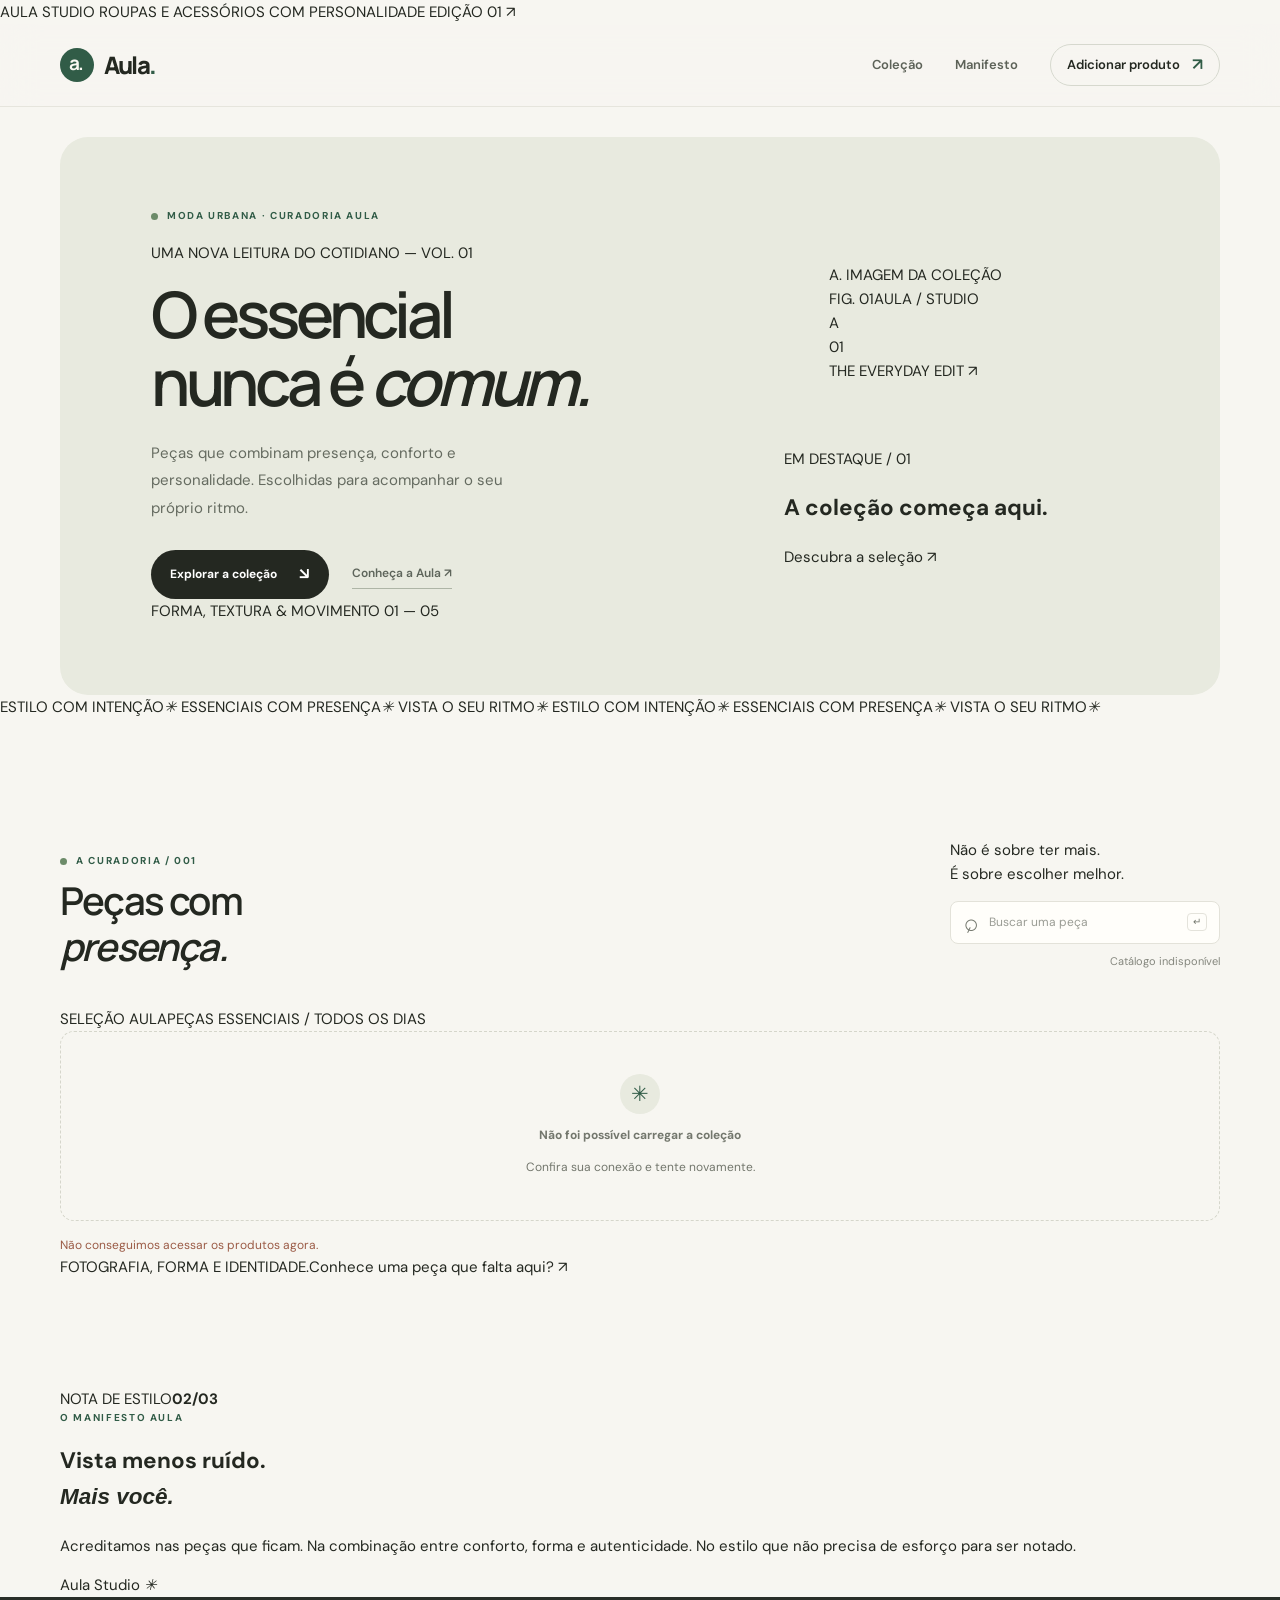
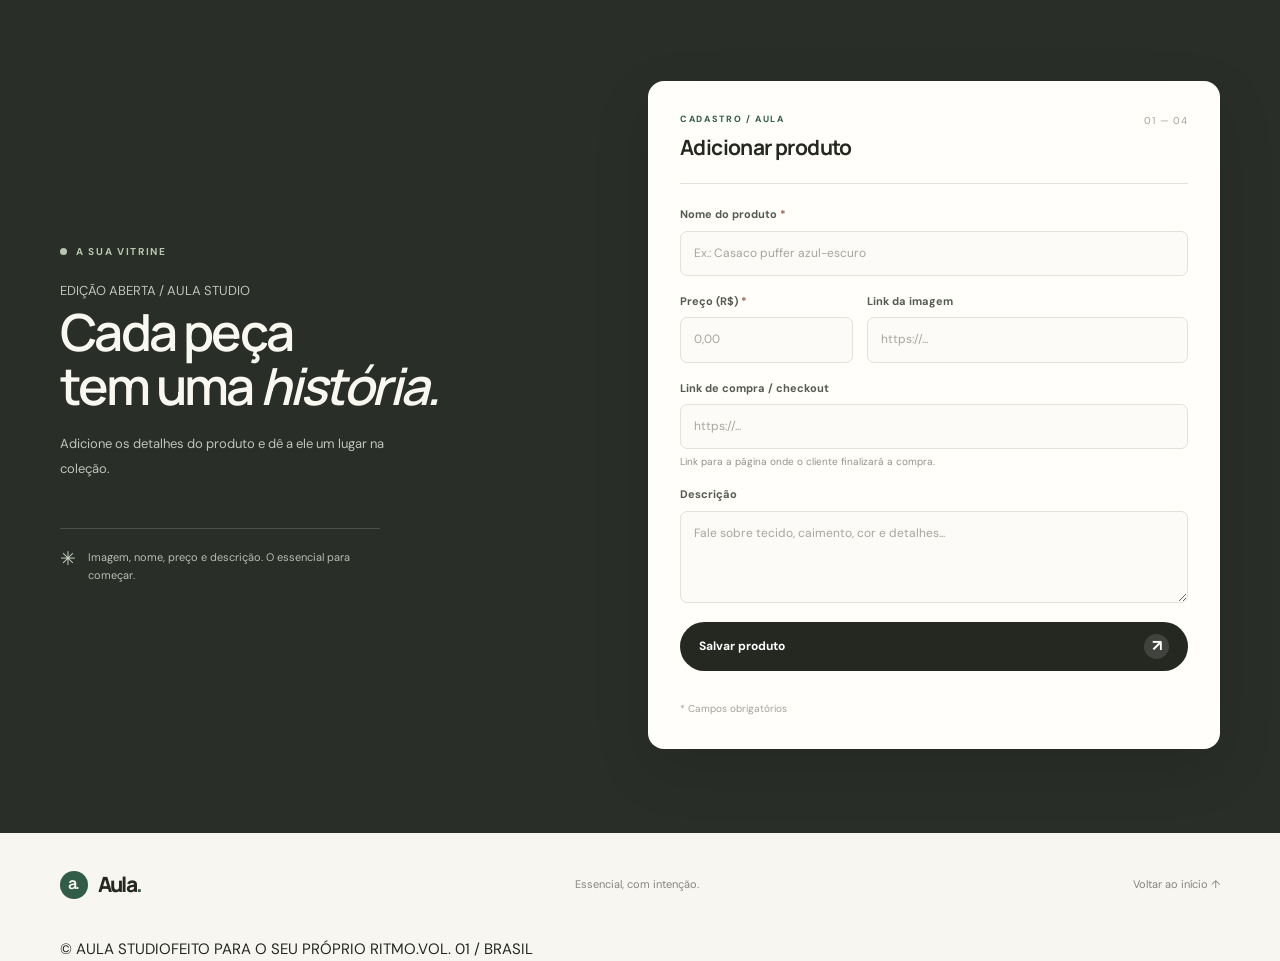
==== commit 2b7692ec: "Redesign Aula homepage in editorial fashion direction" ====
--- a/index.html
+++ b/index.html
@@ -3,23 +3,30 @@
 <head>
     <meta charset="UTF-8">
     <meta name="viewport" content="width=device-width, initial-scale=1">
-    <meta name="theme-color" content="#f7f6f1">
-    <meta name="description" content="Aula — uma curadoria de peças essenciais para o seu dia a dia.">
-    <title>Aula — Peças essenciais</title>
+    <meta name="theme-color" content="#f3efe7">
+    <meta name="description" content="Aula — uma curadoria de moda urbana, essenciais e peças com personalidade.">
+    <title>Aula — O essencial com outro olhar</title>
     <link rel="stylesheet" href="style.css">
     <script src="script.js" defer></script>
 </head>
 <body>
-    <a class="skip-link" href="#catalogo">Pular para o catálogo</a>
+    <a class="skip-link" href="#catalogo">Pular para a coleção</a>
+
+    <div class="announcement-bar">
+        <span>AULA STUDIO</span>
+        <span class="announcement-center">ROUPAS E ACESSÓRIOS COM PERSONALIDADE</span>
+        <span>EDIÇÃO 01 <span aria-hidden="true">↗</span></span>
+    </div>
 
     <header class="site-header">
         <div class="header-inner">
             <a class="brand" href="#" aria-label="Aula — página inicial">
                 <span class="brand-mark" aria-hidden="true">a.</span>
-                <span class="brand-name">aula<span class="brand-period">.</span></span>
+                <span class="brand-name">Aula<span class="brand-period">.</span></span>
             </a>
             <nav class="main-nav" aria-label="Navegação principal">
-                <a href="#catalogo">Catálogo</a>
+                <a href="#catalogo">Coleção</a>
+                <a href="#manifesto">Manifesto</a>
                 <a class="nav-cta" href="#adicionar">Adicionar produto <span aria-hidden="true">↗</span></a>
             </nav>
         </div>
@@ -28,75 +35,116 @@
     <main>
         <section class="hero section-wrap" aria-labelledby="hero-title">
             <div class="hero-copy">
-                <p class="eyebrow"><span class="eyebrow-dot"></span> FEITO PARA O DIA A DIA</p>
-                <h1 id="hero-title">Menos excesso.<br><span>Mais estilo.</span></h1>
-                <p class="hero-description">Uma curadoria de peças essenciais, escolhidas para acompanhar você em todos os momentos.</p>
+                <p class="eyebrow"><span class="eyebrow-dot"></span> MODA URBANA · CURADORIA AULA</p>
+                <p class="hero-edition">UMA NOVA LEITURA DO COTIDIANO <span>— VOL. 01</span></p>
+                <h1 id="hero-title">O essencial<br>nunca é <em>comum.</em></h1>
+                <p class="hero-description">Peças que combinam presença, conforto e personalidade. Escolhidas para acompanhar o seu próprio ritmo.</p>
                 <div class="hero-actions">
-                    <a class="button button-dark" href="#catalogo">Explorar catálogo <span aria-hidden="true">↘</span></a>
-                    <a class="text-link" href="#adicionar">Gerenciar produtos</a>
+                    <a class="button button-dark" href="#catalogo">Explorar a coleção <span aria-hidden="true">↘</span></a>
+                    <a class="text-link" href="#manifesto">Conheça a Aula <span aria-hidden="true">↗</span></a>
                 </div>
-                <div class="hero-note"><span class="note-line"></span> Simples por escolha. Especial nos detalhes.</div>
+                <div class="hero-bottomline">
+                    <span>FORMA, TEXTURA &amp; MOVIMENTO</span>
+                    <span class="hero-bottom-number">01 — 05</span>
+                </div>
             </div>
-            <div class="hero-art" aria-hidden="true">
-                <div class="art-orbit orbit-one"></div>
-                <div class="art-orbit orbit-two"></div>
-                <div class="art-panel">
-                    <div class="art-panel-top"><span>EST. ESSENCIAL</span><span>01 — 04</span></div>
-                    <div class="art-shape">
-                        <span class="shape-circle"></span>
-                        <span class="shape-arch"></span>
-                        <span class="shape-block"></span>
+
+            <a class="hero-art" id="hero-feature-link" href="#catalogo" aria-label="Explorar a coleção Aula">
+                <div class="hero-photo-frame">
+                    <div class="hero-feature-image" id="hero-feature-image">
+                        <div class="hero-image-placeholder">
+                            <span class="hero-placeholder-mark">A.</span>
+                            <span>IMAGEM DA COLEÇÃO</span>
+                        </div>
                     </div>
-                    <div class="art-panel-bottom"><span>FORMA &amp; FUNÇÃO</span><span class="art-spark">✳</span></div>
+                    <div class="hero-image-topline"><span>FIG. 01</span><span>AULA / STUDIO</span></div>
+                    <span class="hero-image-stamp">A<br>01</span>
+                    <div class="hero-image-footer">
+                        <span>THE EVERYDAY EDIT</span>
+                        <span aria-hidden="true">↗</span>
+                    </div>
                 </div>
-                <span class="art-caption caption-top">Escolhas conscientes</span>
-                <span class="art-caption caption-bottom">A sua próxima peça favorita.</span>
+                <div class="hero-feature-caption">
+                    <div>
+                        <span class="caption-overline">EM DESTAQUE / 01</span>
+                        <h2 id="hero-feature-name">A coleção começa aqui.</h2>
+                    </div>
+                    <span class="hero-feature-price" id="hero-feature-price">Descubra a seleção <span aria-hidden="true">↗</span></span>
+                </div>
+            </a>
+        </section>
+
+        <div class="editorial-marquee" aria-label="O manifesto Aula">
+            <div class="marquee-track">
+                <span>ESTILO COM INTENÇÃO</span><i aria-hidden="true">✳</i>
+                <span>ESSENCIAIS COM PRESENÇA</span><i aria-hidden="true">✳</i>
+                <span>VISTA O SEU RITMO</span><i aria-hidden="true">✳</i>
+                <span>ESTILO COM INTENÇÃO</span><i aria-hidden="true">✳</i>
+                <span>ESSENCIAIS COM PRESENÇA</span><i aria-hidden="true">✳</i>
+                <span>VISTA O SEU RITMO</span><i aria-hidden="true">✳</i>
             </div>
-        </section>
+        </div>
 
         <section class="catalog section-wrap" id="catalogo" aria-labelledby="catalog-title">
             <div class="section-heading">
-                <div>
-                    <p class="eyebrow">A COLEÇÃO</p>
-                    <h2 id="catalog-title">Peças para viver.</h2>
-                    <p class="section-subtitle">Encontre algo que tenha a sua cara.</p>
+                <div class="catalog-title-side">
+                    <p class="eyebrow"><span class="eyebrow-dot"></span> A CURADORIA / 001</p>
+                    <h2 id="catalog-title">Peças com<br><em>presença.</em></h2>
                 </div>
-                <div class="catalog-tools">
-                    <label class="search-box" for="busca">
-                        <span class="search-icon" aria-hidden="true">⌕</span>
-                        <input id="busca" type="search" placeholder="Buscar uma peça" autocomplete="off">
-                        <span class="search-shortcut" aria-hidden="true">↵</span>
-                    </label>
-                    <p class="product-count" id="contagem" aria-live="polite">Carregando peças...</p>
+                <div class="catalog-heading-side">
+                    <p>Não é sobre ter mais.<br>É sobre escolher melhor.</p>
+                    <div class="catalog-tools">
+                        <label class="search-box" for="busca">
+                            <span class="search-icon" aria-hidden="true">⌕</span>
+                            <input id="busca" type="search" placeholder="Buscar uma peça" autocomplete="off">
+                            <span class="search-shortcut" aria-hidden="true">↵</span>
+                        </label>
+                        <p class="product-count" id="contagem" aria-live="polite">Carregando peças...</p>
+                    </div>
                 </div>
             </div>
 
+            <div class="catalog-rule"><span>SELEÇÃO AULA</span><span>PEÇAS ESSENCIAIS / TODOS OS DIAS</span></div>
             <div id="lista" class="product-grid" aria-live="polite" aria-busy="true">
                 <div class="catalog-loading"><span class="loading-dot"></span> Preparando a coleção...</div>
             </div>
             <p id="mensagem-catalogo" class="catalog-message" role="status"></p>
+            <div class="catalog-foot"><span>FOTOGRAFIA, FORMA E IDENTIDADE.</span><a href="#adicionar">Conhece uma peça que falta aqui? <span aria-hidden="true">↗</span></a></div>
+        </section>
+
+        <section class="manifesto section-wrap" id="manifesto" aria-labelledby="manifesto-title">
+            <div class="manifesto-index"><span>NOTA DE ESTILO</span><strong>02<span>/</span>03</strong></div>
+            <div class="manifesto-main">
+                <p class="eyebrow">O MANIFESTO AULA</p>
+                <h2 id="manifesto-title">Vista menos ruído.<br><em>Mais você.</em></h2>
+            </div>
+            <div class="manifesto-copy">
+                <p>Acreditamos nas peças que ficam. Na combinação entre conforto, forma e autenticidade. No estilo que não precisa de esforço para ser notado.</p>
+                <span class="manifesto-signature">Aula Studio <i aria-hidden="true">✳</i></span>
+            </div>
         </section>
 
         <section class="manage-section" id="adicionar" aria-labelledby="manage-title">
             <div class="manage-inner section-wrap">
                 <div class="manage-copy">
-                    <p class="eyebrow eyebrow-light"><span class="eyebrow-dot"></span> SUA VITRINE</p>
-                    <h2 id="manage-title">Uma nova peça,<br><span>novas possibilidades.</span></h2>
-                    <p>Inclua os detalhes do produto e deixe que ele encontre seu lugar na coleção.</p>
-                    <div class="manage-footnote"><span class="manage-footnote-icon" aria-hidden="true">✳</span> Nome, valor, imagem e uma boa descrição. Só o essencial.</div>
+                    <p class="eyebrow eyebrow-light"><span class="eyebrow-dot"></span> A SUA VITRINE</p>
+                    <p class="manage-kicker">EDIÇÃO ABERTA / AULA STUDIO</p>
+                    <h2 id="manage-title">Cada peça<br>tem uma <em>história.</em></h2>
+                    <p>Adicione os detalhes do produto e dê a ele um lugar na coleção.</p>
+                    <div class="manage-footnote"><span class="manage-footnote-icon" aria-hidden="true">✳</span> Imagem, nome, preço e descrição. O essencial para começar.</div>
                 </div>
                 <form class="product-form" id="form-produto">
                     <div class="form-heading">
                         <div>
-                            <p class="eyebrow">CADASTRO</p>
+                            <p class="eyebrow">CADASTRO / AULA</p>
                             <h3>Adicionar produto</h3>
                         </div>
-                        <span class="form-index">01 / 04</span>
+                        <span class="form-index">01 — 04</span>
                     </div>
 
                     <div class="field">
                         <label for="nome">Nome do produto <span>*</span></label>
-                        <input id="nome" name="nome" placeholder="Ex.: Camisa de linho" required maxlength="120" autocomplete="off">
+                        <input id="nome" name="nome" placeholder="Ex.: Casaco puffer azul-escuro" required maxlength="120" autocomplete="off">
                     </div>
 
                     <div class="form-row">
@@ -118,7 +166,7 @@
 
                     <div class="field">
                         <label for="descricao">Descrição</label>
-                        <textarea id="descricao" name="descricao" rows="3" maxlength="500" placeholder="Fale sobre tecido, caimento, cores..."></textarea>
+                        <textarea id="descricao" name="descricao" rows="3" maxlength="500" placeholder="Fale sobre tecido, caimento, cor e detalhes..."></textarea>
                     </div>
 
                     <button class="button button-dark form-submit" id="botao-salvar" type="submit">
@@ -135,11 +183,12 @@
         <div class="footer-inner section-wrap">
             <a class="brand footer-brand" href="#" aria-label="Aula — voltar ao topo">
                 <span class="brand-mark" aria-hidden="true">a.</span>
-                <span class="brand-name">aula<span class="brand-period">.</span></span>
+                <span class="brand-name">Aula<span class="brand-period">.</span></span>
             </a>
-            <p>O essencial, bem escolhido.</p>
-            <a class="back-top" href="#">Voltar ao topo ↑</a>
+            <p>Essencial, com intenção.</p>
+            <a class="back-top" href="#">Voltar ao início ↑</a>
         </div>
+        <div class="footer-bottom section-wrap"><span>© AULA STUDIO</span><span>FEITO PARA O SEU PRÓPRIO RITMO.</span><span>VOL. 01 / BRASIL</span></div>
     </footer>
 </body>
-</html>
+</html>
--- a/style.css
+++ b/style.css
@@ -198,7 +198,7 @@
 .product-count { margin: 0; color: #85877e; font-size: 11px; }
 
 .product-grid { display: grid; grid-template-columns: repeat(4, minmax(0, 1fr)); gap: 28px 19px; }
-.product-card { min-width: 0; border-radius: 13px; transition: transform .38s cubic-bezier(.2,.65,.2,1), box-shadow .38s ease; }
+.product-card { display: block; min-width: 0; border-radius: 13px; color: inherit; text-decoration: none; transition: transform .38s cubic-bezier(.2,.65,.2,1), box-shadow .38s ease; }
 .product-card:hover { transform: translateY(-5px); }
 .product-card:hover .product-price { color: var(--green-dark); }
 .product-image { position: relative; display: grid; place-items: center; aspect-ratio: 4 / 4.8; overflow: hidden; border-radius: 13px; background: #ebe9e0; }
@@ -236,6 +236,7 @@
 .form-index { color: #a2a498; font-size: 10px; letter-spacing: .8px; }
 .field { display: flex; flex-direction: column; gap: 7px; margin-bottom: 17px; }
 .field label { color: #555b50; font-size: 11px; font-weight: 700; }
+.field-hint { margin: -2px 0 0; color: #92958a; font-size: 10px; line-height: 1.5; }
 .field label span { color: #9c634f; }
 .field input, .field textarea { width: 100%; min-width: 0; padding: 12px 13px; border: 1px solid #e2e2d9; border-radius: 7px; outline: 0; background: #fcfbf7; color: var(--ink); font-size: 12px; transition: border-color .2s ease, box-shadow .2s ease; }
 .field input { min-height: 44px; }
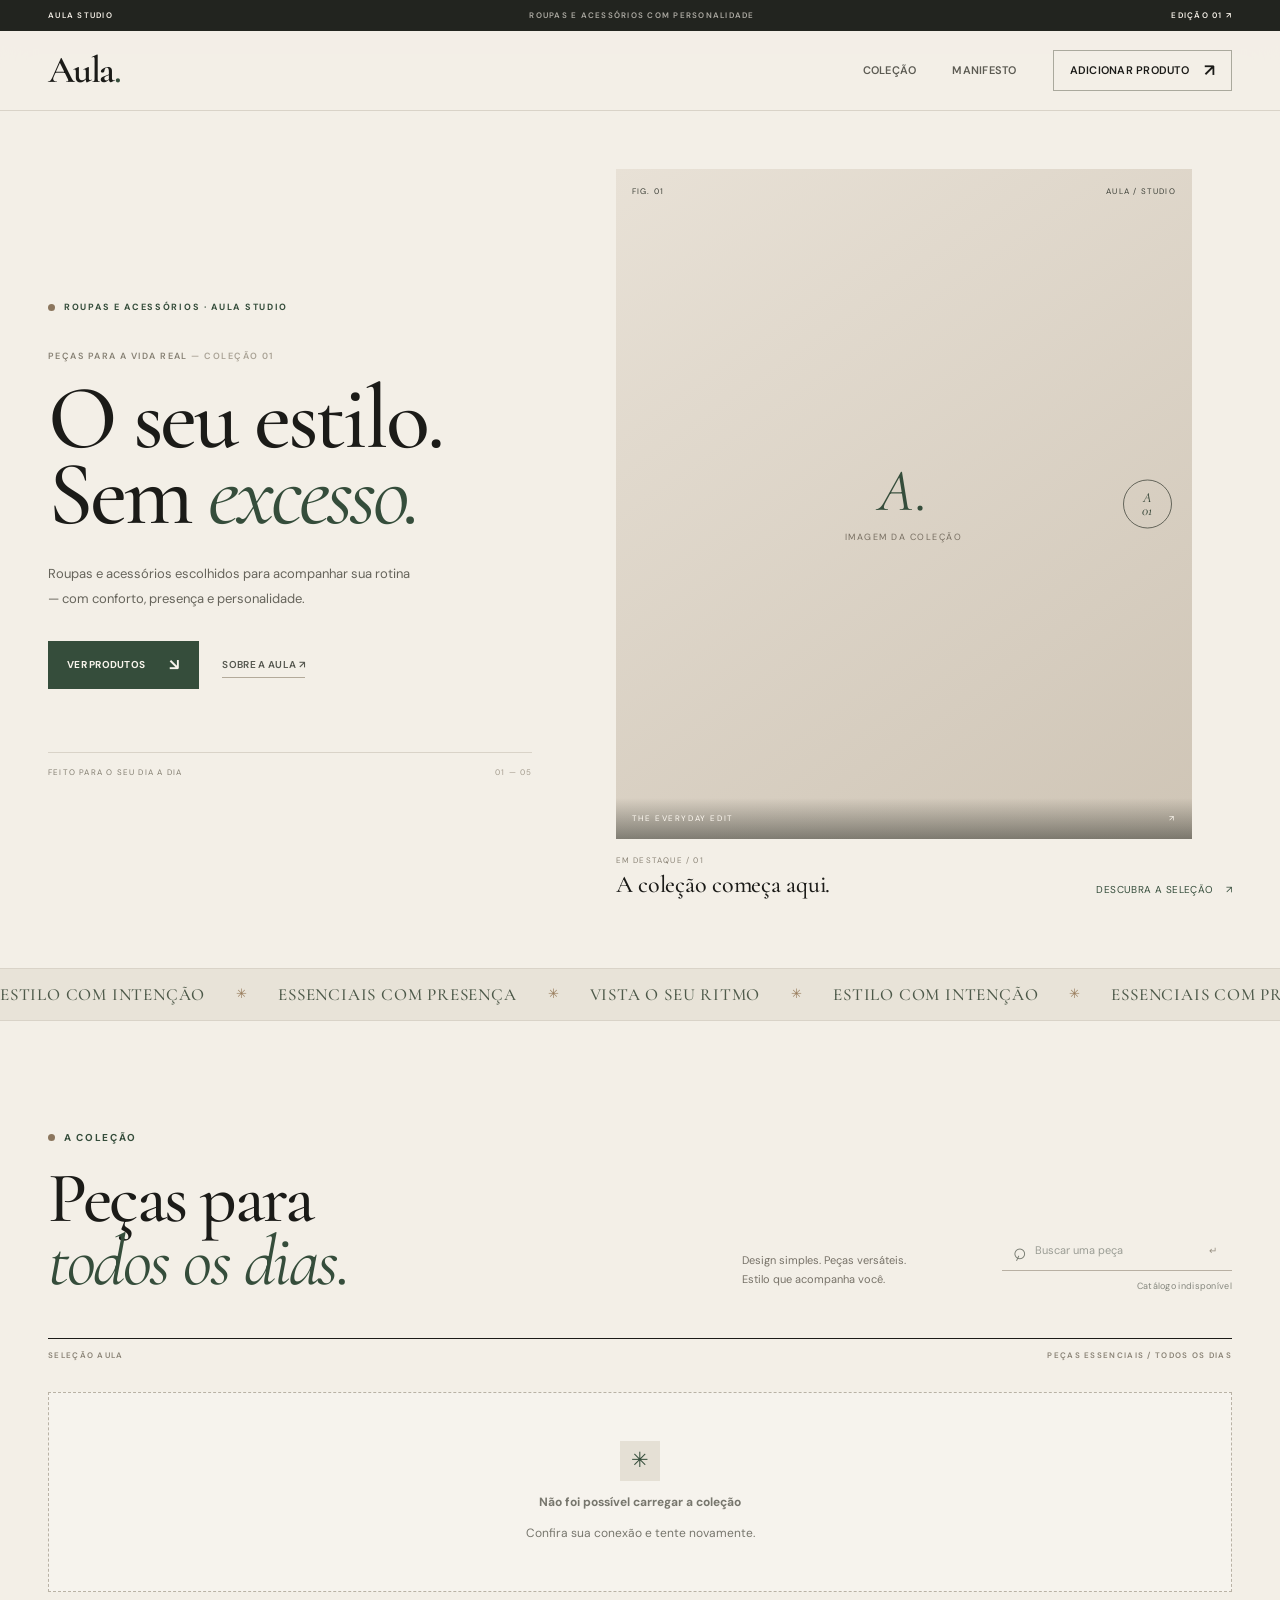
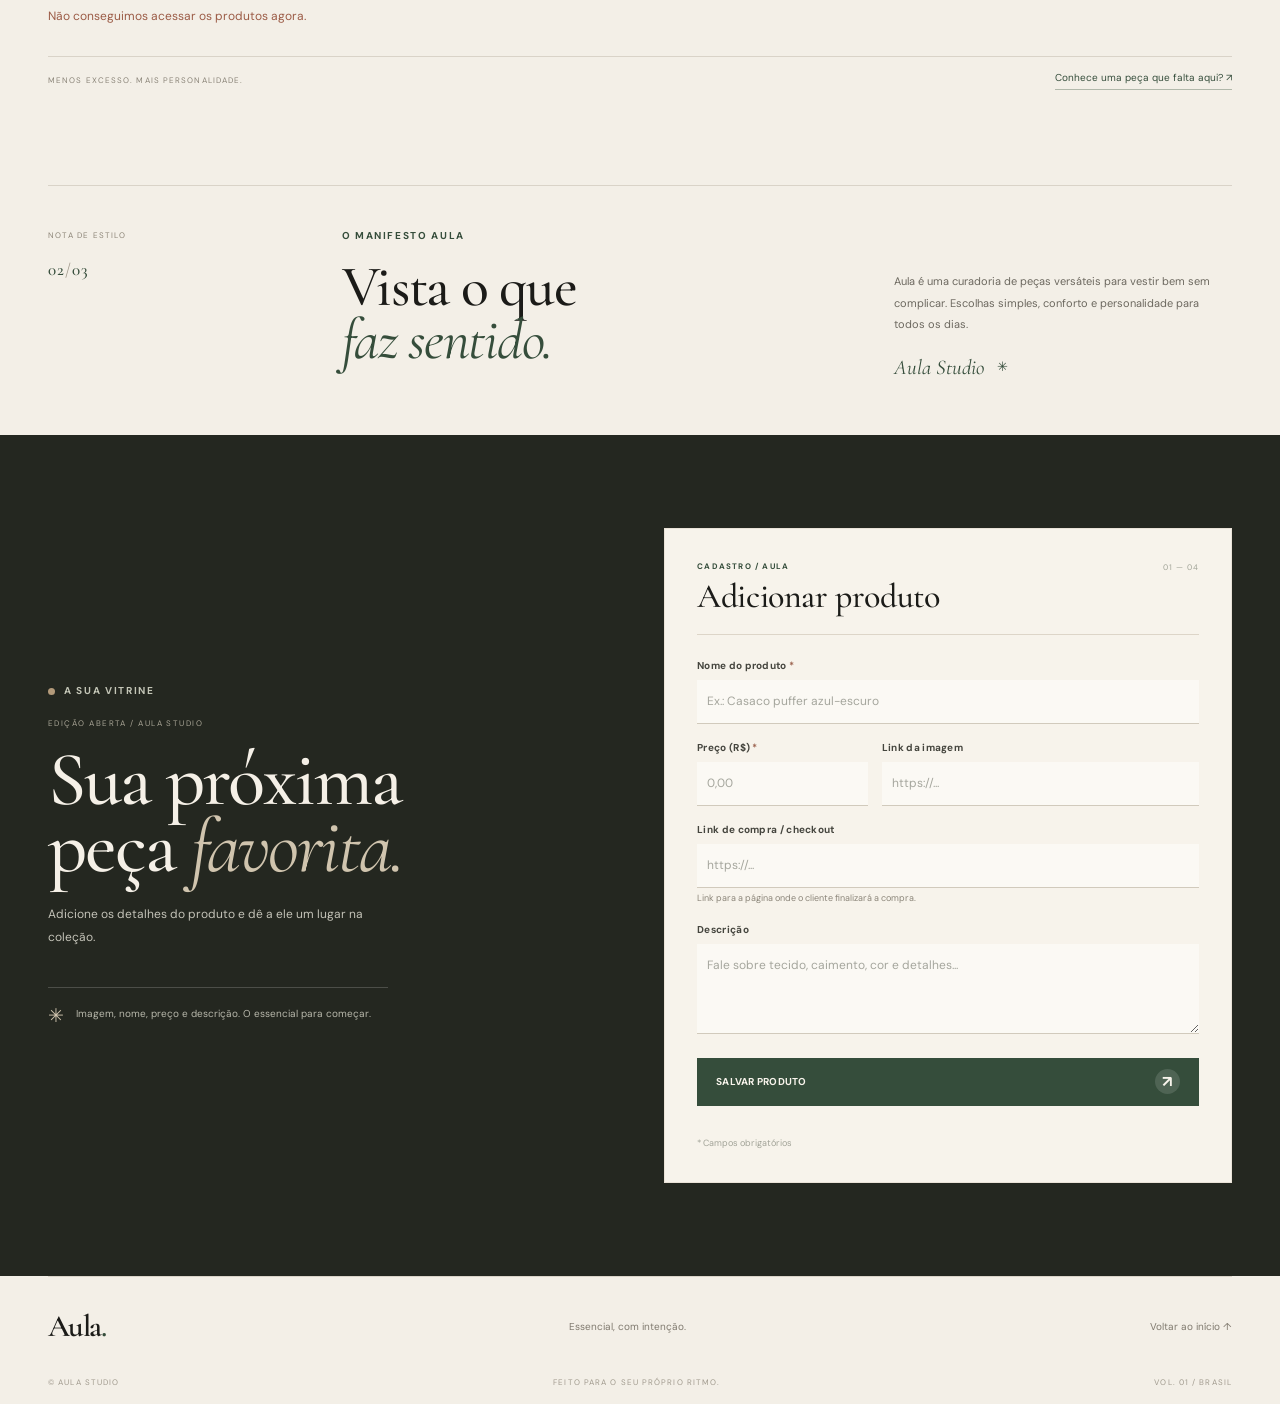
==== commit 8d8e8b22: "Simplify Aula storefront copy and layout" ====
--- a/index.html
+++ b/index.html
@@ -35,16 +35,16 @@
     <main>
         <section class="hero section-wrap" aria-labelledby="hero-title">
             <div class="hero-copy">
-                <p class="eyebrow"><span class="eyebrow-dot"></span> MODA URBANA · CURADORIA AULA</p>
-                <p class="hero-edition">UMA NOVA LEITURA DO COTIDIANO <span>— VOL. 01</span></p>
-                <h1 id="hero-title">O essencial<br>nunca é <em>comum.</em></h1>
-                <p class="hero-description">Peças que combinam presença, conforto e personalidade. Escolhidas para acompanhar o seu próprio ritmo.</p>
+                <p class="eyebrow"><span class="eyebrow-dot"></span> ROUPAS E ACESSÓRIOS · AULA STUDIO</p>
+                <p class="hero-edition">PEÇAS PARA A VIDA REAL <span>— COLEÇÃO 01</span></p>
+                <h1 id="hero-title">O seu estilo.<br>Sem <em>excesso.</em></h1>
+                <p class="hero-description">Roupas e acessórios escolhidos para acompanhar sua rotina — com conforto, presença e personalidade.</p>
                 <div class="hero-actions">
-                    <a class="button button-dark" href="#catalogo">Explorar a coleção <span aria-hidden="true">↘</span></a>
-                    <a class="text-link" href="#manifesto">Conheça a Aula <span aria-hidden="true">↗</span></a>
+                    <a class="button button-dark" href="#catalogo">Ver produtos <span aria-hidden="true">↘</span></a>
+                    <a class="text-link" href="#manifesto">Sobre a Aula <span aria-hidden="true">↗</span></a>
                 </div>
                 <div class="hero-bottomline">
-                    <span>FORMA, TEXTURA &amp; MOVIMENTO</span>
+                    <span>FEITO PARA O SEU DIA A DIA</span>
                     <span class="hero-bottom-number">01 — 05</span>
                 </div>
             </div>
@@ -88,11 +88,11 @@
         <section class="catalog section-wrap" id="catalogo" aria-labelledby="catalog-title">
             <div class="section-heading">
                 <div class="catalog-title-side">
-                    <p class="eyebrow"><span class="eyebrow-dot"></span> A CURADORIA / 001</p>
-                    <h2 id="catalog-title">Peças com<br><em>presença.</em></h2>
+                    <p class="eyebrow"><span class="eyebrow-dot"></span> A COLEÇÃO</p>
+                    <h2 id="catalog-title">Peças para<br><em>todos os dias.</em></h2>
                 </div>
                 <div class="catalog-heading-side">
-                    <p>Não é sobre ter mais.<br>É sobre escolher melhor.</p>
+                    <p>Design simples. Peças versáteis.<br>Estilo que acompanha você.</p>
                     <div class="catalog-tools">
                         <label class="search-box" for="busca">
                             <span class="search-icon" aria-hidden="true">⌕</span>
@@ -109,17 +109,17 @@
                 <div class="catalog-loading"><span class="loading-dot"></span> Preparando a coleção...</div>
             </div>
             <p id="mensagem-catalogo" class="catalog-message" role="status"></p>
-            <div class="catalog-foot"><span>FOTOGRAFIA, FORMA E IDENTIDADE.</span><a href="#adicionar">Conhece uma peça que falta aqui? <span aria-hidden="true">↗</span></a></div>
+            <div class="catalog-foot"><span>MENOS EXCESSO. MAIS PERSONALIDADE.</span><a href="#adicionar">Conhece uma peça que falta aqui? <span aria-hidden="true">↗</span></a></div>
         </section>
 
         <section class="manifesto section-wrap" id="manifesto" aria-labelledby="manifesto-title">
             <div class="manifesto-index"><span>NOTA DE ESTILO</span><strong>02<span>/</span>03</strong></div>
             <div class="manifesto-main">
                 <p class="eyebrow">O MANIFESTO AULA</p>
-                <h2 id="manifesto-title">Vista menos ruído.<br><em>Mais você.</em></h2>
+                <h2 id="manifesto-title">Vista o que<br><em>faz sentido.</em></h2>
             </div>
             <div class="manifesto-copy">
-                <p>Acreditamos nas peças que ficam. Na combinação entre conforto, forma e autenticidade. No estilo que não precisa de esforço para ser notado.</p>
+                <p>Aula é uma curadoria de peças versáteis para vestir bem sem complicar. Escolhas simples, conforto e personalidade para todos os dias.</p>
                 <span class="manifesto-signature">Aula Studio <i aria-hidden="true">✳</i></span>
             </div>
         </section>
@@ -129,7 +129,7 @@
                 <div class="manage-copy">
                     <p class="eyebrow eyebrow-light"><span class="eyebrow-dot"></span> A SUA VITRINE</p>
                     <p class="manage-kicker">EDIÇÃO ABERTA / AULA STUDIO</p>
-                    <h2 id="manage-title">Cada peça<br>tem uma <em>história.</em></h2>
+                    <h2 id="manage-title">Sua próxima<br>peça <em>favorita.</em></h2>
                     <p>Adicione os detalhes do produto e dê a ele um lugar na coleção.</p>
                     <div class="manage-footnote"><span class="manage-footnote-icon" aria-hidden="true">✳</span> Imagem, nome, preço e descrição. O essencial para começar.</div>
                 </div>
--- a/style.css
+++ b/style.css
@@ -1,4 +1,4 @@
-@import url('https://fonts.googleapis.com/css2?family=DM+Sans:wght@400;500;600;700&family=Manrope:wght@400;500;600;700;800&display=swap');
+@import url('https://fonts.googleapis.com/css2?family=Cormorant+Garamond:ital,wght@0,400;0,500;0,600;1,400;1,500&family=DM+Sans:wght@400;500;600;700&display=swap');500;600;700&family=Manrope:wght@400;500;600;700;800&display=swap');
 
 :root {
     color-scheme: light;
@@ -398,3 +398,450 @@
 @media (prefers-reduced-motion: reduce) {
     *, *::before, *::after { scroll-behavior: auto !important; animation-duration: .01ms !important; animation-iteration-count: 1 !important; transition-duration: .01ms !important; }
 }
+
+
+/* ==========================================================
+   AULA — DIREÇÃO EDITORIAL
+   Tipografia expressiva, fotografia em destaque e composição assimétrica.
+   ========================================================== */
+:root {
+    --paper: #f3efe7;
+    --white: #faf7f1;
+    --ink: #1b1b18;
+    --muted: #77766d;
+    --line: #d9d3c8;
+    --green: #354d3b;
+    --green-dark: #243a2c;
+    --sage: #e2dfd2;
+    --sand: #c9b8a0;
+    --serif: 'Cormorant Garamond', Georgia, 'Times New Roman', serif;
+    --sans: 'DM Sans', -apple-system, BlinkMacSystemFont, 'Segoe UI', sans-serif;
+    --display: 'Cormorant Garamond', Georgia, 'Times New Roman', serif;
+    --radius-lg: 0;
+    --shadow-soft: 0 12px 30px rgba(28, 27, 23, .08);
+}
+html { scroll-padding-top: 90px; }
+body { background: var(--paper); color: var(--ink); font-size: 14px; }
+::selection { background: #c5c9b8; color: #171915; }
+.section-wrap, .header-inner { width: min(1320px, calc(100% - 96px)); }
+.announcement-bar {
+    min-height: 31px; display:flex; align-items:center; justify-content:space-between;
+    gap:20px; padding:6px max(48px,calc((100vw - 1320px)/2));
+    background:#22241f; color:#f5f0e7; font-size:8px; letter-spacing:1.25px; font-weight:600;
+}
+.announcement-center { opacity:.65; text-align:center; }
+.site-header { background:rgba(243,239,231,.95); border-bottom:1px solid var(--line); backdrop-filter:blur(16px); }
+.header-inner { min-height:79px; }
+.brand { gap:0; }
+.brand-mark { display:none; }
+.brand-name { font:600 38px/.9 var(--serif); letter-spacing:-1.6px; }
+.brand-period { color:var(--green); }
+.main-nav { gap:36px; font-size:11px; letter-spacing:.25px; text-transform:uppercase; }
+.main-nav > a:not(.nav-cta) { color:#5c5b53; }
+.nav-cta { padding:11px 16px; border-radius:0; border-color:#aaa99d; gap:15px; }
+.nav-cta:hover { background:var(--green); color:#fff; border-color:var(--green); }
+.nav-cta span { color:inherit; }
+
+.hero {
+    min-height:0; margin-top:0; padding:58px 0 70px; background:transparent; border-radius:0;
+    grid-template-columns:minmax(0,.88fr) minmax(0,1.12fr); gap:clamp(35px,6.5vw,105px);
+    overflow:visible; align-items:center;
+}
+.hero-copy { max-width:580px; padding:25px 0 12px; }
+.hero-copy .eyebrow { color:var(--green); margin-bottom:35px; font-size:9px; letter-spacing:1.7px; }
+.eyebrow-dot { background:#8b765e; }
+.hero-edition { margin:0 0 17px; color:#878174; font-size:9px; letter-spacing:1.45px; font-weight:600; }
+.hero-edition span { color:#aaa396; }
+.hero h1, .manage-copy h2 {
+    font:500 clamp(60px,7.1vw,104px)/.84 var(--serif);
+    letter-spacing:-3.2px; color:var(--ink); margin:0;
+}
+.hero h1 em, .catalog-title-side h2 em, .manifesto-main h2 em, .manage-copy h2 em {
+    color:var(--green); font-style:italic; font-weight:400;
+}
+.hero-description { max-width:375px; margin:28px 0 30px; color:#66645b; font-size:13px; line-height:1.95; }
+.hero-actions { gap:23px; }
+.button { min-height:48px; padding:0 19px; border-radius:0; font-size:10px; letter-spacing:.25px; text-transform:uppercase; gap:24px; }
+.button-dark { background:var(--green); color:#f8f4ec; }
+.button-dark:hover { background:#1f3628; }
+.text-link { font-size:10px; text-transform:uppercase; letter-spacing:.35px; border-bottom:1px solid #b3aa9a; color:#55574f; }
+.hero-bottomline { margin-top:clamp(45px,7vh,82px); padding-top:13px; border-top:1px solid var(--line); display:flex; justify-content:space-between; gap:16px; color:#837e71; font-size:8px; letter-spacing:1.2px; }
+.hero-bottom-number { color:#a39b8d; }
+.hero-art { min-width:0; display:block; min-height:0; color:inherit; text-decoration:none; }
+.hero-photo-frame { position:relative; aspect-ratio:4/4.65; max-height:670px; overflow:hidden; background:#ddd5c8; }
+.hero-feature-image { position:absolute; inset:0; overflow:hidden; background:linear-gradient(145deg,#e8e1d6,#cfc5b6); }
+.hero-feature-image img { position:absolute; inset:0; display:block; width:100%; height:100%; object-fit:cover; object-position:center; mix-blend-mode:multiply; transition:transform .8s cubic-bezier(.2,.65,.2,1); }
+.hero-art:hover .hero-feature-image img { transform:scale(1.035); }
+.hero-image-placeholder { position:absolute; inset:0; display:flex; flex-direction:column; align-items:center; justify-content:center; gap:12px; color:#766d60; font-size:9px; letter-spacing:1.5px; }
+.hero-placeholder-mark { font:italic 60px/.9 var(--serif); color:#354d3b; }
+.hero-image-topline { position:absolute; z-index:2; top:16px; left:16px; right:16px; display:flex; justify-content:space-between; color:#3d4038; font-size:8px; letter-spacing:1.2px; }
+.hero-image-stamp { position:absolute; z-index:2; right:20px; top:50%; transform:translateY(-50%); display:grid; place-items:center; width:49px; height:49px; border:1px solid rgba(37,43,34,.65); border-radius:50%; color:#283a2c; font:italic 14px/.95 var(--serif); text-align:center; }
+.hero-image-footer { position:absolute; z-index:2; bottom:0; left:0; right:0; padding:14px 16px; display:flex; align-items:center; justify-content:space-between; background:linear-gradient(transparent,rgba(21,25,20,.45)); color:#fffaf2; font-size:8px; letter-spacing:1.6px; }
+.hero-feature-caption { display:flex; align-items:end; justify-content:space-between; gap:16px; padding:15px 0 0; }
+.caption-overline { display:block; margin-bottom:5px; color:#8b8477; font-size:8px; letter-spacing:1.2px; }
+.hero-feature-caption h2 { margin:0; font:500 24px/1.1 var(--serif); letter-spacing:-.25px; }
+.hero-feature-price { display:inline-flex; align-items:center; gap:12px; white-space:nowrap; color:var(--green); font-size:10px; letter-spacing:.4px; text-transform:uppercase; }
+
+.editorial-marquee { overflow:hidden; border-block:1px solid var(--line); background:#e8e3d8; }
+.marquee-track { width:max-content; display:flex; align-items:center; gap:31px; padding:15px 0; animation:editorial-marquee 38s linear infinite; }
+.marquee-track span { font:500 17px/1 var(--serif); letter-spacing:.8px; text-transform:uppercase; color:#4d5949; }
+.marquee-track i { font-style:normal; color:#987c5b; font-size:13px; }
+@keyframes editorial-marquee { from { transform:translateX(0); } to { transform:translateX(-50%); } }
+
+.catalog { padding-top:110px; padding-bottom:95px; }
+.section-heading { align-items:end; margin-bottom:45px; gap:30px; }
+.catalog-title-side .eyebrow { margin-bottom:22px; }
+.catalog-title-side h2 { margin:0; font:500 clamp(48px,5.6vw,76px)/.88 var(--serif); letter-spacing:-2.5px; }
+.catalog-heading-side { display:flex; align-items:end; justify-content:space-between; gap:24px; width:min(490px,52%); }
+.catalog-heading-side > p { margin:0 0 3px; color:#777268; font-size:11px; line-height:1.8; }
+.catalog-tools { align-items:flex-end; gap:8px; }
+.search-box { width:230px; min-height:38px; padding:0 10px; gap:7px; background:transparent; border:0; border-bottom:1px solid #b8b0a3; border-radius:0; }
+.search-icon { font-size:23px; }
+.search-box input { font-size:11px; }
+.search-box:focus-within { border-color:var(--green); box-shadow:none; background:rgba(255,255,255,.32); }
+.search-shortcut { border:0; color:#9a9386; }
+.product-count { font-size:9px; letter-spacing:.3px; }
+.catalog-rule { display:flex; justify-content:space-between; gap:16px; padding:10px 0; margin-bottom:20px; border-top:1px solid var(--ink); color:#8a8376; font-size:8px; font-weight:600; letter-spacing:1.3px; }
+.product-grid { grid-template-columns:repeat(12,minmax(0,1fr)); gap:45px 20px; align-items:start; }
+.product-card { grid-column:span 4; border-radius:0; }
+.product-card:nth-child(3n+1) { grid-column:span 5; }
+.product-card:nth-child(3n+2) { grid-column:span 3; }
+.product-card:nth-child(3n) { grid-column:span 4; }
+.product-card:hover { transform:translateY(-4px); box-shadow:none; }
+.product-image { aspect-ratio:4/5.1; border-radius:0; background:#e8e3d9; }
+.product-card:nth-child(3n+1) .product-image { aspect-ratio:4/4.7; }
+.product-card:nth-child(3n+2) .product-image { aspect-ratio:4/5.4; }
+.product-card:nth-child(3n) .product-image { aspect-ratio:4/4.9; }
+.product-image img { mix-blend-mode:multiply; transition:transform .7s cubic-bezier(.2,.65,.2,1), filter .7s ease; }
+.product-card:hover .product-image img { transform:scale(1.04); filter:contrast(1.025); }
+.product-index { top:13px; left:13px; padding:6px 8px; border-radius:0; background:rgba(250,247,241,.91); font-size:8px; letter-spacing:1px; }
+.product-info { padding:14px 0 0; }
+.product-title-row { align-items:baseline; gap:10px; }
+.product-title { font:500 22px/1.1 var(--serif); letter-spacing:-.2px; }
+.product-number { font-size:9px; color:#9b9386; }
+.product-price { margin-top:8px; font:600 14px/1.2 var(--sans); letter-spacing:0; color:var(--green); }
+.product-description { max-width:340px; margin-top:9px; font-size:11px; line-height:1.75; color:#777166; }
+.catalog-loading, .catalog-empty { border-radius:0; border-color:#b9b2a5; background:rgba(255,255,255,.25); min-height:200px; }
+.catalog-empty-symbol { border-radius:0; background:#e5e0d5; color:var(--green); }
+.catalog-foot { display:flex; justify-content:space-between; align-items:center; gap:20px; margin-top:30px; padding-top:13px; border-top:1px solid var(--line); color:#8a8478; font-size:8px; letter-spacing:1.1px; }
+.catalog-foot a { color:var(--green); font-size:10px; letter-spacing:0; border-bottom:1px solid #b1b8aa; padding-bottom:3px; }
+
+.manifesto { display:grid; grid-template-columns:.65fr 1.3fr .85fr; gap:35px; align-items:start; padding-top:43px; padding-bottom:57px; border-top:1px solid var(--line); }
+.manifesto-index { display:flex; flex-direction:column; gap:19px; color:#8d8679; font-size:8px; letter-spacing:1.2px; }
+.manifesto-index strong { color:var(--green); font:500 17px/1 var(--serif); }
+.manifesto-index strong span { color:#9d9588; }
+.manifesto-main .eyebrow { margin:0 0 18px; }
+.manifesto-main h2 { margin:0; font:500 clamp(39px,4.5vw,60px)/.91 var(--serif); letter-spacing:-1.3px; }
+.manifesto-copy { padding-top:42px; }
+.manifesto-copy > p { margin:0; color:#6c685f; font-size:11px; line-height:1.95; }
+.manifesto-signature { display:flex; align-items:center; gap:13px; margin-top:22px; color:var(--green); font:italic 21px/1 var(--serif); }
+.manifesto-signature i { font-style:normal; font-size:13px; }
+
+.manage-section { padding:93px 0; background:#242720; color:#f5f0e7; }
+.manage-inner { grid-template-columns:.95fr 1.05fr; gap:clamp(40px,8vw,120px); }
+.manage-copy { max-width:480px; }
+.eyebrow-light { color:#c4c6b7; }
+.eyebrow-light .eyebrow-dot { background:#b39a7a; }
+.manage-kicker { margin:0 0 16px!important; color:#a7a394!important; font-size:8px!important; letter-spacing:1.45px; }
+.manage-copy h2 { font-size:clamp(55px,6vw,80px); line-height:.87; letter-spacing:-2px; color:#f5f0e7; }
+.manage-copy h2 em { color:#d0c4ae; }
+.manage-copy > p:not(.eyebrow) { max-width:335px; margin:22px 0 0; color:#c4c3b8; font-size:12px; line-height:1.9; }
+.manage-footnote { max-width:340px; margin-top:38px; padding-top:17px; border-top:1px solid rgba(255,255,255,.18); color:#b8b8ab; font-size:10px; }
+.manage-footnote-icon { color:#d0c4ae; }
+.product-form { padding:32px; border:1px solid rgba(226,218,204,.65); border-radius:0; background:#f7f3eb; color:var(--ink); box-shadow:none; }
+.form-heading { padding-bottom:20px; margin-bottom:23px; border-color:#ddd5c8; }
+.form-heading .eyebrow { font-size:8px; letter-spacing:1.2px; }
+.form-heading h3 { font:500 34px/1 var(--serif); letter-spacing:-.4px; }
+.form-index { font-size:8px; letter-spacing:1px; }
+.field { gap:6px; margin-bottom:16px; }
+.field label { color:#45453e; font-size:10px; letter-spacing:.3px; }
+.field input, .field textarea { border:0; border-bottom:1px solid #d1cabc; border-radius:0; padding:12px 10px; background:rgba(255,255,255,.43); color:var(--ink); font-size:12px; }
+.field input { min-height:43px; }
+.field textarea { min-height:90px; }
+.field input:focus, .field textarea:focus { border-color:var(--green); box-shadow:0 1px 0 var(--green); }
+.field-hint { color:#8b8579; font-size:9px; }
+.form-submit { margin-top:8px; }
+.form-message { font-size:10px; }
+.form-required { font-size:9px; }
+.site-footer { background:var(--paper); }
+.footer-inner { min-height:100px; border-top:1px solid var(--line); }
+.footer-brand .brand-name { font-size:31px; }
+.footer-inner > p, .back-top { color:#7f796e; font-size:10px; }
+.footer-bottom { display:flex; justify-content:space-between; gap:18px; padding-bottom:15px; color:#a09a8e; font-size:8px; letter-spacing:1.1px; }
+
+@media (max-width: 980px) {
+    .section-wrap, .header-inner { width:min(100% - 52px,850px); }
+    .announcement-bar { padding-inline:26px; }
+    .announcement-center { display:none; }
+    .hero { grid-template-columns:.9fr 1.1fr; gap:32px; padding-top:49px; padding-bottom:54px; }
+    .hero h1 { font-size:clamp(58px,8vw,78px); }
+    .hero-copy .eyebrow { margin-bottom:26px; }
+    .hero-art { transform:none; }
+    .hero-photo-frame { aspect-ratio:4/4.8; }
+    .catalog { padding-top:82px; padding-bottom:75px; }
+    .section-heading { align-items:start; }
+    .catalog-heading-side { flex-direction:column; align-items:flex-end; width:53%; gap:15px; }
+    .product-grid { grid-template-columns:repeat(6,minmax(0,1fr)); gap:32px 16px; }
+    .product-card, .product-card:nth-child(3n+1), .product-card:nth-child(3n+2), .product-card:nth-child(3n) { grid-column:span 3; }
+    .product-card:nth-child(3n+1) .product-image, .product-card:nth-child(3n+2) .product-image, .product-card:nth-child(3n) .product-image { aspect-ratio:4/4.8; }
+    .product-title { font-size:21px; }
+    .manifesto { grid-template-columns:.45fr 1.2fr .9fr; gap:24px; }
+    .manage-inner { gap:40px; }
+    .product-form { padding:25px; }
+}
+@media (max-width: 680px) {
+    html { scroll-padding-top:74px; }
+    .section-wrap, .header-inner { width:calc(100% - 36px); }
+    .announcement-bar { min-height:27px; padding-inline:18px; font-size:7px; letter-spacing:.8px; }
+    .announcement-bar > span:last-child { white-space:nowrap; }
+    .header-inner { min-height:68px; gap:14px; }
+    .brand-name { font-size:33px; }
+    .main-nav { gap:13px; font-size:9px; }
+    .main-nav > a:nth-child(2) { display:none; }
+    .nav-cta { padding:9px 10px; gap:7px; }
+    .hero { grid-template-columns:1fr; gap:32px; padding:42px 0 48px; }
+    .hero-copy { padding:0 2px; }
+    .hero-copy .eyebrow { margin-bottom:23px; }
+    .hero-edition { font-size:8px; }
+    .hero h1 { font-size:clamp(62px,15vw,86px); line-height:.83; letter-spacing:-2.6px; }
+    .hero-description { max-width:365px; margin:23px 0 23px; font-size:12px; }
+    .hero-actions { gap:16px; }
+    .button { min-height:45px; font-size:9px; padding-inline:14px; gap:14px; }
+    .text-link { font-size:9px; }
+    .hero-bottomline { margin-top:34px; }
+    .hero-photo-frame { aspect-ratio:4/4.8; max-height:none; }
+    .hero-image-topline { top:12px; left:12px; right:12px; }
+    .hero-image-stamp { right:14px; width:41px; height:41px; }
+    .hero-feature-caption { padding-top:12px; align-items:start; flex-direction:column; gap:9px; }
+    .hero-feature-caption h2 { font-size:27px; }
+    .editorial-marquee .marquee-track { padding:13px 0; gap:22px; }
+    .marquee-track span { font-size:15px; }
+    .catalog { padding-top:65px; padding-bottom:58px; }
+    .section-heading { display:flex; flex-direction:column; gap:21px; margin-bottom:26px; }
+    .catalog-title-side .eyebrow { margin-bottom:16px; }
+    .catalog-title-side h2 { font-size:59px; }
+    .catalog-heading-side { width:100%; flex-direction:row; align-items:end; gap:10px; }
+    .catalog-heading-side > p { font-size:10px; }
+    .catalog-tools { flex:1; min-width:0; align-items:stretch; }
+    .search-box { width:100%; min-height:35px; padding-inline:4px; }
+    .search-box input { font-size:10px; }
+    .product-count { text-align:right; font-size:8px; }
+    .catalog-rule { font-size:7px; margin-bottom:16px; }
+    .product-grid { grid-template-columns:repeat(6,minmax(0,1fr)); gap:26px 11px; }
+    .product-card, .product-card:nth-child(3n+1), .product-card:nth-child(3n+2), .product-card:nth-child(3n) { grid-column:span 3; }
+    .product-image, .product-card:nth-child(3n+1) .product-image, .product-card:nth-child(3n+2) .product-image, .product-card:nth-child(3n) .product-image { aspect-ratio:4/5.1; }
+    .product-index { top:7px; left:7px; padding:5px 6px; font-size:6px; letter-spacing:.55px; }
+    .product-info { padding-top:10px; }
+    .product-title-row { gap:4px; }
+    .product-title { font-size:19px; line-height:.99; }
+    .product-number { font-size:8px; }
+    .product-price { font-size:11px; margin-top:7px; }
+    .product-description { font-size:9px; line-height:1.55; }
+    .catalog-foot { align-items:start; flex-direction:column; gap:9px; font-size:7px; }
+    .catalog-foot a { font-size:9px; }
+    .manifesto { grid-template-columns:1fr; gap:17px; padding-top:29px; padding-bottom:39px; }
+    .manifesto-index { flex-direction:row; justify-content:space-between; gap:10px; }
+    .manifesto-index strong { font-size:14px; }
+    .manifesto-main .eyebrow { margin-bottom:14px; }
+    .manifesto-main h2 { font-size:53px; }
+    .manifesto-copy { padding-top:0; max-width:390px; }
+    .manifesto-copy > p { font-size:11px; }
+    .manifesto-signature { margin-top:14px; }
+    .manage-section { padding:60px 0; }
+    .manage-inner { grid-template-columns:1fr; gap:31px; }
+    .manage-copy h2 { font-size:67px; }
+    .manage-footnote { margin-top:25px; }
+    .product-form { padding:23px 17px; }
+    .form-heading h3 { font-size:31px; }
+    .form-row { grid-template-columns:1fr; gap:0; }
+    .footer-inner { min-height:82px; padding-block:15px; gap:12px; flex-wrap:wrap; }
+    .footer-brand .brand-name { font-size:30px; }
+    .footer-inner > p { order:3; width:100%; margin:0; }
+    .back-top { margin-left:auto; }
+    .footer-bottom { width:calc(100% - 36px); flex-wrap:wrap; padding-bottom:14px; }
+    .footer-bottom span:nth-child(2) { display:none; }
+}
+@media (max-width: 380px) {
+    .section-wrap, .header-inner { width:calc(100% - 28px); }
+    .main-nav { gap:8px; }
+    .nav-cta { padding-inline:8px; font-size:8px; }
+    .catalog-heading-side { flex-direction:column; align-items:stretch; }
+    .catalog-tools { width:100%; }
+    .product-title { font-size:17px; }
+}
+@media (prefers-reduced-motion: reduce) {
+    html { scroll-behavior:auto !important; }
+    .marquee-track { animation:none !important; }
+    .hero-feature-image img, .product-image img { transition:none !important; }
+}
+
+
+/* Ajuste de consistência do catálogo: grades regulares e escala menor dos produtos.
+   Sobrescreve o layout editorial assimétrico anterior apenas na área de produtos. */
+.product-grid {
+    display: grid;
+    grid-template-columns: repeat(4, minmax(0, 1fr));
+    align-items: stretch;
+    gap: 38px 22px;
+}
+.product-card,
+.product-card:nth-child(3n+1),
+.product-card:nth-child(3n+2),
+.product-card:nth-child(3n) {
+    grid-column: auto;
+    display: flex;
+    flex-direction: column;
+    min-width: 0;
+    align-self: stretch;
+    box-shadow: none;
+}
+.product-card:hover,
+.product-card:nth-child(3n+1):hover,
+.product-card:nth-child(3n+2):hover,
+.product-card:nth-child(3n):hover {
+    transform: translateY(-3px);
+    box-shadow: none;
+}
+.product-image,
+.product-card:nth-child(3n+1) .product-image,
+.product-card:nth-child(3n+2) .product-image,
+.product-card:nth-child(3n) .product-image {
+    position: relative;
+    width: 100%;
+    height: auto;
+    min-height: 0;
+    aspect-ratio: 1 / 1;
+    overflow: hidden;
+    display: grid;
+    place-items: center;
+    background: #e9e4da;
+    border-radius: 0;
+}
+.product-image img {
+    display: block;
+    width: 100%;
+    height: 100%;
+    min-width: 0;
+    min-height: 0;
+    object-fit: contain;
+    object-position: center;
+    padding: 21px;
+    mix-blend-mode: multiply;
+    transition: transform .55s cubic-bezier(.2,.65,.2,1);
+}
+.product-card:hover .product-image img {
+    transform: scale(1.025);
+    filter: none;
+}
+.product-index {
+    top: 10px;
+    left: 10px;
+    padding: 5px 7px;
+    font-size: 7px;
+    letter-spacing: .7px;
+}
+.product-info {
+    display: flex;
+    flex: 1;
+    flex-direction: column;
+    padding: 13px 0 0;
+}
+.product-title-row {
+    min-height: 2.3em;
+    align-items: flex-start;
+    gap: 8px;
+}
+.product-title {
+    display: -webkit-box;
+    -webkit-box-orient: vertical;
+    -webkit-line-clamp: 2;
+    overflow: hidden;
+    min-height: 2.2em;
+    font-size: 21px;
+    line-height: 1.08;
+    letter-spacing: -.1px;
+}
+.product-number {
+    padding-top: 3px;
+    white-space: nowrap;
+}
+.product-price {
+    margin-top: 8px;
+    font-size: 13px;
+}
+.product-description {
+    display: -webkit-box;
+    -webkit-box-orient: vertical;
+    -webkit-line-clamp: 3;
+    overflow: hidden;
+    min-height: 4.8em;
+    margin-top: 8px;
+    font-size: 10px;
+    line-height: 1.6;
+}
+.image-placeholder {
+    background: linear-gradient(145deg, #eee9df, #e3ddd1);
+}
+.image-placeholder-symbol {
+    width: 42px;
+    height: 42px;
+    font-size: 21px;
+}
+
+@media (max-width: 980px) {
+    .product-grid {
+        grid-template-columns: repeat(3, minmax(0, 1fr));
+        gap: 32px 18px;
+    }
+    .product-image,
+    .product-card:nth-child(3n+1) .product-image,
+    .product-card:nth-child(3n+2) .product-image,
+    .product-card:nth-child(3n) .product-image {
+        aspect-ratio: 1 / 1;
+    }
+    .product-image img { padding: 17px; }
+    .product-title { font-size: 20px; }
+}
+@media (max-width: 680px) {
+    .product-grid {
+        grid-template-columns: repeat(2, minmax(0, 1fr));
+        gap: 26px 13px;
+    }
+    .product-image,
+    .product-card:nth-child(3n+1) .product-image,
+    .product-card:nth-child(3n+2) .product-image,
+    .product-card:nth-child(3n) .product-image {
+        aspect-ratio: 1 / 1;
+    }
+    .product-image img { padding: 13px; }
+    .product-index {
+        top: 7px;
+        left: 7px;
+        padding: 4px 5px;
+        font-size: 6px;
+        letter-spacing: .35px;
+    }
+    .product-info { padding-top: 9px; }
+    .product-title {
+        font-size: 18px;
+        line-height: 1.04;
+        min-height: 2.1em;
+    }
+    .product-title-row { min-height: 2.15em; gap: 4px; }
+    .product-number { font-size: 7px; }
+    .product-price { font-size: 11px; margin-top: 6px; }
+    .product-description { font-size: 9px; min-height: 4.8em; line-height: 1.6; }
+}
+@media (max-width: 380px) {
+    .product-grid { gap: 23px 10px; }
+    .product-image img { padding: 10px; }
+    .product-title { font-size: 16px; }
+}
+@media (prefers-reduced-motion: reduce) {
+    .product-card,
+    .product-card:hover,
+    .product-card .product-image img {
+        transition: none !important;
+        transform: none !important;
+    }
+}
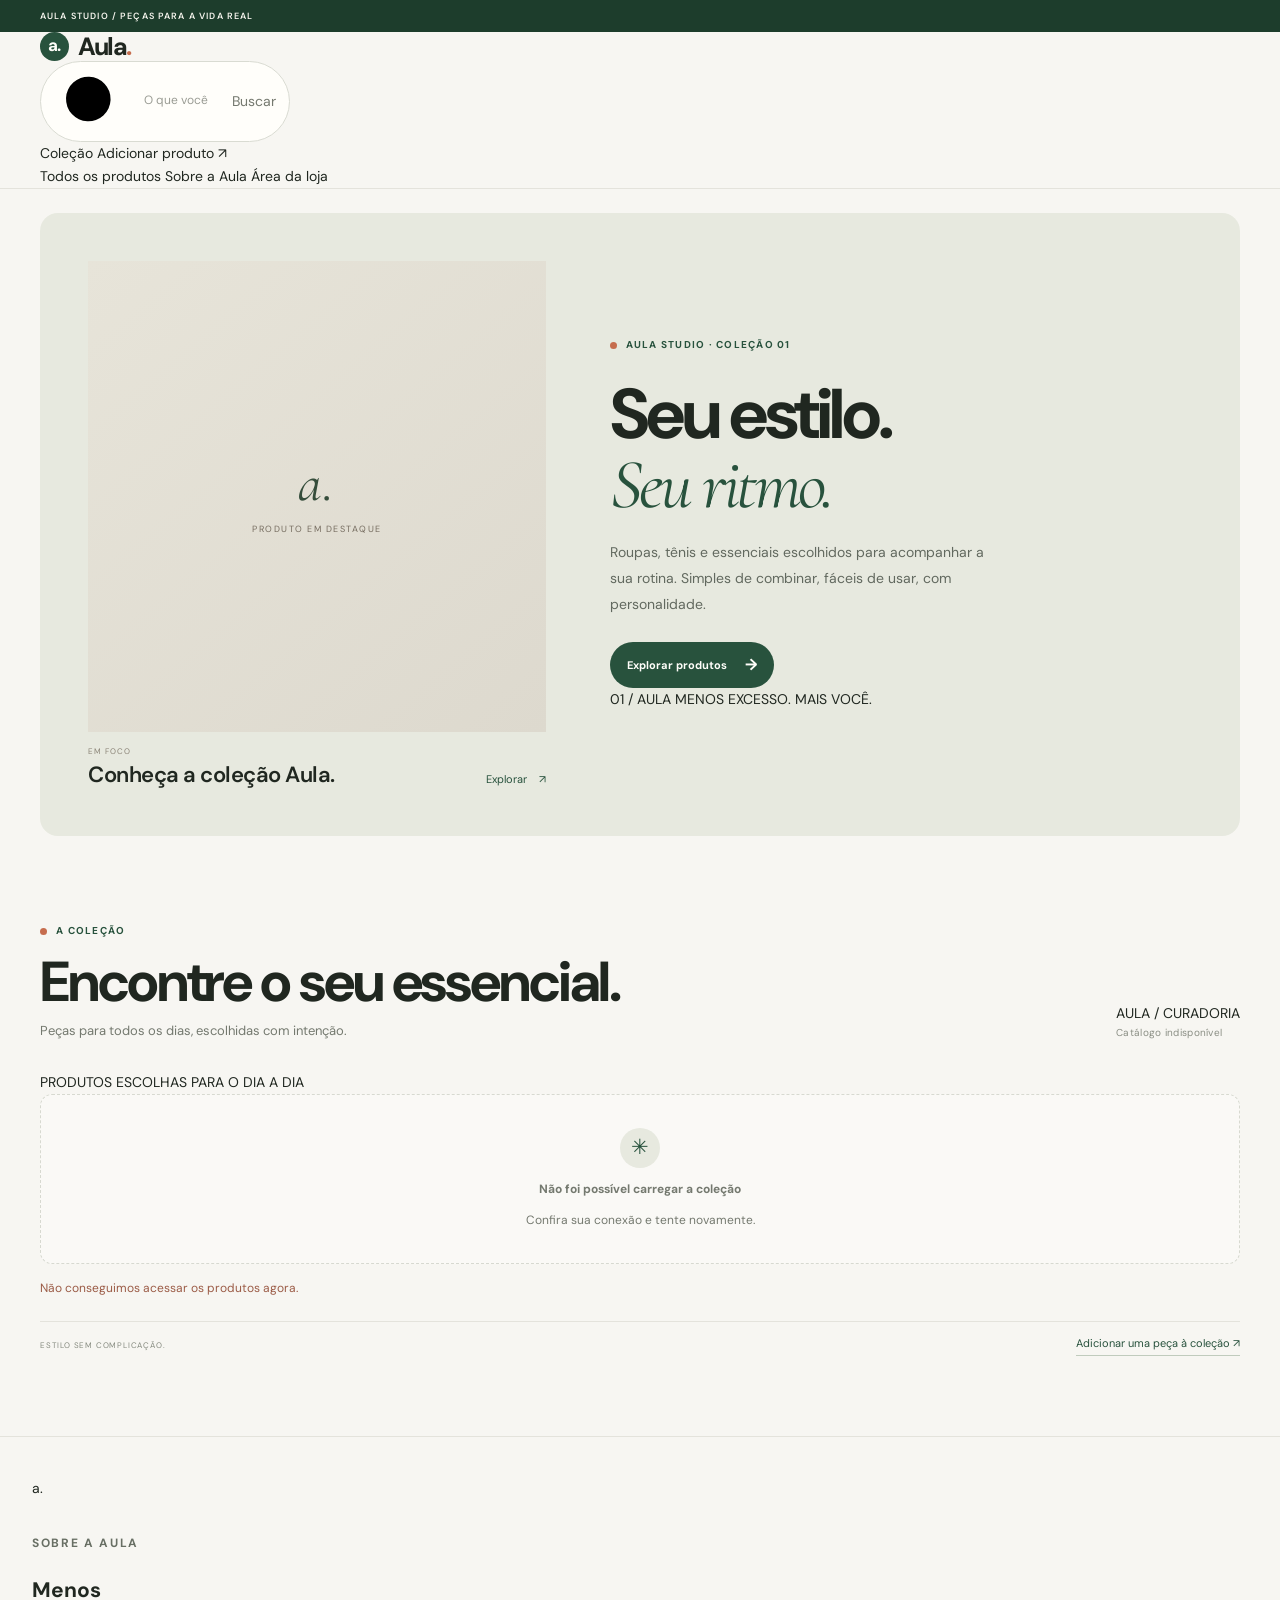
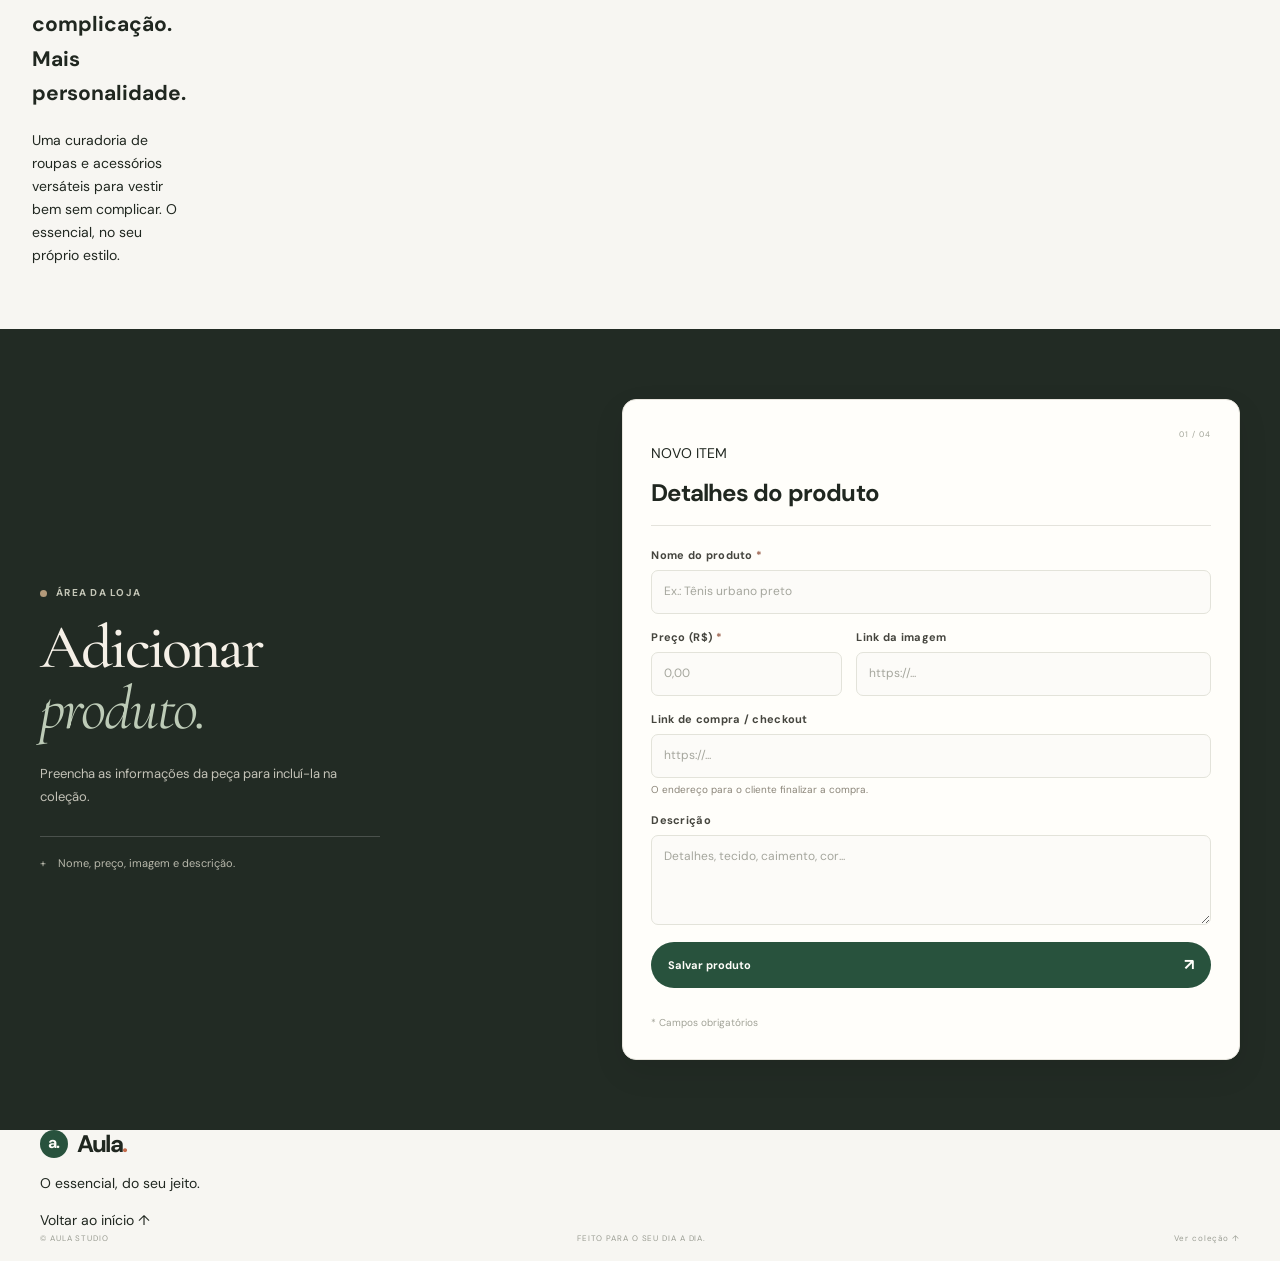
==== commit c2cb90db: "Rebuild Aula homepage using clean ecommerce reference layout" ====
--- a/index.html
+++ b/index.html
@@ -3,148 +3,147 @@
 <head>
     <meta charset="UTF-8">
     <meta name="viewport" content="width=device-width, initial-scale=1">
-    <meta name="theme-color" content="#f3efe7">
-    <meta name="description" content="Aula — uma curadoria de moda urbana, essenciais e peças com personalidade.">
-    <title>Aula — O essencial com outro olhar</title>
+    <meta name="theme-color" content="#f4f4f1">
+    <meta name="description" content="Aula — roupas, tênis e peças para acompanhar o seu dia a dia.">
+    <title>Aula — Seu estilo, todos os dias</title>
+    <link rel="preconnect" href="https://fonts.googleapis.com">
+    <link rel="preconnect" href="https://fonts.gstatic.com" crossorigin>
+    <link href="https://fonts.googleapis.com/css2?family=DM+Sans:wght@400;500;600;700&family=Manrope:wght@400;500;600;700;800&display=swap" rel="stylesheet">
     <link rel="stylesheet" href="style.css">
     <script src="script.js" defer></script>
 </head>
 <body>
-    <a class="skip-link" href="#catalogo">Pular para a coleção</a>
+    <a class="skip-link" href="#catalogo">Pular para os produtos</a>
 
     <div class="announcement-bar">
-        <span>AULA STUDIO</span>
-        <span class="announcement-center">ROUPAS E ACESSÓRIOS COM PERSONALIDADE</span>
-        <span>EDIÇÃO 01 <span aria-hidden="true">↗</span></span>
+        <span class="announcement-inner">
+            <span class="announcement-dot" aria-hidden="true"></span>
+            AULA STUDIO <span class="announcement-divider">/</span> PEÇAS PARA A VIDA REAL
+        </span>
     </div>
 
     <header class="site-header">
-        <div class="header-inner">
-            <a class="brand" href="#" aria-label="Aula — página inicial">
+        <div class="header-main section-wrap">
+            <a class="brand" href="#" aria-label="Aula — início">
                 <span class="brand-mark" aria-hidden="true">a.</span>
                 <span class="brand-name">Aula<span class="brand-period">.</span></span>
             </a>
-            <nav class="main-nav" aria-label="Navegação principal">
-                <a href="#catalogo">Coleção</a>
-                <a href="#manifesto">Manifesto</a>
-                <a class="nav-cta" href="#adicionar">Adicionar produto <span aria-hidden="true">↗</span></a>
-            </nav>
+
+            <label class="search-box" for="busca">
+                <svg class="search-icon" viewBox="0 0 24 24" aria-hidden="true"><circle cx="10.8" cy="10.8" r="6.8"></circle><path d="m16 16 4.5 4.5"></path></svg>
+                <input id="busca" type="search" placeholder="O que você está procurando?" autocomplete="off" aria-label="Buscar produtos">
+                <span class="search-hint" aria-hidden="true">Buscar</span>
+            </label>
+
+            <div class="header-actions">
+                <a class="header-link" href="#catalogo">Coleção</a>
+                <a class="header-cta" href="#adicionar">Adicionar produto <span aria-hidden="true">↗</span></a>
+            </div>
         </div>
+
+        <nav class="category-nav" aria-label="Navegação principal">
+            <div class="category-nav-inner section-wrap">
+                <a class="category-nav-link category-nav-active" href="#catalogo">Todos os produtos</a>
+                <a class="category-nav-link" href="#manifesto">Sobre a Aula</a>
+                <a class="category-nav-link" href="#adicionar">Área da loja</a>
+            </div>
+        </nav>
     </header>
 
     <main>
         <section class="hero section-wrap" aria-labelledby="hero-title">
-            <div class="hero-copy">
-                <p class="eyebrow"><span class="eyebrow-dot"></span> ROUPAS E ACESSÓRIOS · AULA STUDIO</p>
-                <p class="hero-edition">PEÇAS PARA A VIDA REAL <span>— COLEÇÃO 01</span></p>
-                <h1 id="hero-title">O seu estilo.<br>Sem <em>excesso.</em></h1>
-                <p class="hero-description">Roupas e acessórios escolhidos para acompanhar sua rotina — com conforto, presença e personalidade.</p>
-                <div class="hero-actions">
-                    <a class="button button-dark" href="#catalogo">Ver produtos <span aria-hidden="true">↘</span></a>
-                    <a class="text-link" href="#manifesto">Sobre a Aula <span aria-hidden="true">↗</span></a>
-                </div>
-                <div class="hero-bottomline">
-                    <span>FEITO PARA O SEU DIA A DIA</span>
-                    <span class="hero-bottom-number">01 — 05</span>
-                </div>
-            </div>
-
-            <a class="hero-art" id="hero-feature-link" href="#catalogo" aria-label="Explorar a coleção Aula">
+            <a class="hero-art" id="hero-feature-link" href="#catalogo" aria-label="Ver produto em destaque">
                 <div class="hero-photo-frame">
                     <div class="hero-feature-image" id="hero-feature-image">
                         <div class="hero-image-placeholder">
-                            <span class="hero-placeholder-mark">A.</span>
-                            <span>IMAGEM DA COLEÇÃO</span>
+                            <span class="hero-placeholder-mark">a.</span>
+                            <span>PRODUTO EM DESTAQUE</span>
                         </div>
                     </div>
-                    <div class="hero-image-topline"><span>FIG. 01</span><span>AULA / STUDIO</span></div>
-                    <span class="hero-image-stamp">A<br>01</span>
-                    <div class="hero-image-footer">
-                        <span>THE EVERYDAY EDIT</span>
-                        <span aria-hidden="true">↗</span>
-                    </div>
+                    <span class="hero-image-label"><span class="status-dot" aria-hidden="true"></span> DESTAQUE DA COLEÇÃO</span>
+                    <span class="hero-image-index" aria-hidden="true">A / 01</span>
                 </div>
                 <div class="hero-feature-caption">
                     <div>
-                        <span class="caption-overline">EM DESTAQUE / 01</span>
-                        <h2 id="hero-feature-name">A coleção começa aqui.</h2>
+                        <span class="caption-overline">EM FOCO</span>
+                        <h2 id="hero-feature-name">Conheça a coleção Aula.</h2>
                     </div>
-                    <span class="hero-feature-price" id="hero-feature-price">Descubra a seleção <span aria-hidden="true">↗</span></span>
+                    <span class="hero-feature-price" id="hero-feature-price">Explorar <span aria-hidden="true">↗</span></span>
                 </div>
             </a>
+
+            <div class="hero-copy">
+                <p class="eyebrow"><span class="eyebrow-dot" aria-hidden="true"></span> AULA STUDIO · COLEÇÃO 01</p>
+                <h1 id="hero-title">Seu estilo.<br><span>Seu ritmo.</span></h1>
+                <p class="hero-description">Roupas, tênis e essenciais escolhidos para acompanhar a sua rotina. Simples de combinar, fáceis de usar, com personalidade.</p>
+                <a class="button button-dark" href="#catalogo">Explorar produtos <span aria-hidden="true">→</span></a>
+                <div class="hero-details">
+                    <span class="hero-detail-number">01 <span>/</span> AULA</span>
+                    <span>MENOS EXCESSO. MAIS VOCÊ.</span>
+                </div>
+            </div>
         </section>
-
-        <div class="editorial-marquee" aria-label="O manifesto Aula">
-            <div class="marquee-track">
-                <span>ESTILO COM INTENÇÃO</span><i aria-hidden="true">✳</i>
-                <span>ESSENCIAIS COM PRESENÇA</span><i aria-hidden="true">✳</i>
-                <span>VISTA O SEU RITMO</span><i aria-hidden="true">✳</i>
-                <span>ESTILO COM INTENÇÃO</span><i aria-hidden="true">✳</i>
-                <span>ESSENCIAIS COM PRESENÇA</span><i aria-hidden="true">✳</i>
-                <span>VISTA O SEU RITMO</span><i aria-hidden="true">✳</i>
-            </div>
-        </div>
 
         <section class="catalog section-wrap" id="catalogo" aria-labelledby="catalog-title">
             <div class="section-heading">
                 <div class="catalog-title-side">
-                    <p class="eyebrow"><span class="eyebrow-dot"></span> A COLEÇÃO</p>
-                    <h2 id="catalog-title">Peças para<br><em>todos os dias.</em></h2>
+                    <p class="eyebrow"><span class="eyebrow-dot" aria-hidden="true"></span> A COLEÇÃO</p>
+                    <h2 id="catalog-title">Encontre o seu <span>essencial.</span></h2>
+                    <p class="section-subtitle">Peças para todos os dias, escolhidas com intenção.</p>
                 </div>
-                <div class="catalog-heading-side">
-                    <p>Design simples. Peças versáteis.<br>Estilo que acompanha você.</p>
-                    <div class="catalog-tools">
-                        <label class="search-box" for="busca">
-                            <span class="search-icon" aria-hidden="true">⌕</span>
-                            <input id="busca" type="search" placeholder="Buscar uma peça" autocomplete="off">
-                            <span class="search-shortcut" aria-hidden="true">↵</span>
-                        </label>
-                        <p class="product-count" id="contagem" aria-live="polite">Carregando peças...</p>
-                    </div>
+                <div class="catalog-meta">
+                    <span class="catalog-meta-overline">AULA / CURADORIA</span>
+                    <p class="product-count" id="contagem" aria-live="polite">Carregando produtos...</p>
                 </div>
             </div>
 
-            <div class="catalog-rule"><span>SELEÇÃO AULA</span><span>PEÇAS ESSENCIAIS / TODOS OS DIAS</span></div>
+            <div class="catalog-toolbar">
+                <span>PRODUTOS</span>
+                <span>ESCOLHAS PARA O DIA A DIA</span>
+            </div>
+
             <div id="lista" class="product-grid" aria-live="polite" aria-busy="true">
-                <div class="catalog-loading"><span class="loading-dot"></span> Preparando a coleção...</div>
+                <div class="catalog-loading"><span class="loading-dot" aria-hidden="true"></span> Carregando a coleção...</div>
             </div>
             <p id="mensagem-catalogo" class="catalog-message" role="status"></p>
-            <div class="catalog-foot"><span>MENOS EXCESSO. MAIS PERSONALIDADE.</span><a href="#adicionar">Conhece uma peça que falta aqui? <span aria-hidden="true">↗</span></a></div>
+            <div class="catalog-foot">
+                <span>ESTILO SEM COMPLICAÇÃO.</span>
+                <a href="#adicionar">Adicionar uma peça à coleção <span aria-hidden="true">↗</span></a>
+            </div>
         </section>
 
-        <section class="manifesto section-wrap" id="manifesto" aria-labelledby="manifesto-title">
-            <div class="manifesto-index"><span>NOTA DE ESTILO</span><strong>02<span>/</span>03</strong></div>
-            <div class="manifesto-main">
-                <p class="eyebrow">O MANIFESTO AULA</p>
-                <h2 id="manifesto-title">Vista o que<br><em>faz sentido.</em></h2>
-            </div>
-            <div class="manifesto-copy">
-                <p>Aula é uma curadoria de peças versáteis para vestir bem sem complicar. Escolhas simples, conforto e personalidade para todos os dias.</p>
-                <span class="manifesto-signature">Aula Studio <i aria-hidden="true">✳</i></span>
+        <section class="manifesto" id="manifesto" aria-labelledby="manifesto-title">
+            <div class="manifesto-inner section-wrap">
+                <div class="manifesto-icon" aria-hidden="true">a.</div>
+                <div class="manifesto-copy">
+                    <p class="eyebrow eyebrow-light">SOBRE A AULA</p>
+                    <h2 id="manifesto-title">Menos complicação.<br><span>Mais personalidade.</span></h2>
+                </div>
+                <p class="manifesto-description">Uma curadoria de roupas e acessórios versáteis para vestir bem sem complicar. O essencial, no seu próprio estilo.</p>
             </div>
         </section>
 
         <section class="manage-section" id="adicionar" aria-labelledby="manage-title">
             <div class="manage-inner section-wrap">
                 <div class="manage-copy">
-                    <p class="eyebrow eyebrow-light"><span class="eyebrow-dot"></span> A SUA VITRINE</p>
-                    <p class="manage-kicker">EDIÇÃO ABERTA / AULA STUDIO</p>
-                    <h2 id="manage-title">Sua próxima<br>peça <em>favorita.</em></h2>
-                    <p>Adicione os detalhes do produto e dê a ele um lugar na coleção.</p>
-                    <div class="manage-footnote"><span class="manage-footnote-icon" aria-hidden="true">✳</span> Imagem, nome, preço e descrição. O essencial para começar.</div>
+                    <p class="eyebrow eyebrow-light"><span class="eyebrow-dot" aria-hidden="true"></span> ÁREA DA LOJA</p>
+                    <h2 id="manage-title">Adicionar<br><span>produto.</span></h2>
+                    <p>Preencha as informações da peça para incluí-la na coleção.</p>
+                    <div class="manage-footnote"><span class="manage-footnote-mark" aria-hidden="true">+</span> Nome, preço, imagem e descrição.</div>
                 </div>
+
                 <form class="product-form" id="form-produto">
                     <div class="form-heading">
                         <div>
-                            <p class="eyebrow">CADASTRO / AULA</p>
-                            <h3>Adicionar produto</h3>
+                            <p class="form-kicker">NOVO ITEM</p>
+                            <h3>Detalhes do produto</h3>
                         </div>
-                        <span class="form-index">01 — 04</span>
+                        <span class="form-index">01 / 04</span>
                     </div>
 
                     <div class="field">
                         <label for="nome">Nome do produto <span>*</span></label>
-                        <input id="nome" name="nome" placeholder="Ex.: Casaco puffer azul-escuro" required maxlength="120" autocomplete="off">
+                        <input id="nome" name="nome" placeholder="Ex.: Tênis urbano preto" required maxlength="120" autocomplete="off">
                     </div>
 
                     <div class="form-row">
@@ -161,16 +160,16 @@
                     <div class="field">
                         <label for="link_compra">Link de compra / checkout</label>
                         <input id="link_compra" name="link_compra" type="url" placeholder="https://..." inputmode="url">
-                        <p class="field-hint">Link para a página onde o cliente finalizará a compra.</p>
+                        <p class="field-hint">O endereço para o cliente finalizar a compra.</p>
                     </div>
 
                     <div class="field">
                         <label for="descricao">Descrição</label>
-                        <textarea id="descricao" name="descricao" rows="3" maxlength="500" placeholder="Fale sobre tecido, caimento, cor e detalhes..."></textarea>
+                        <textarea id="descricao" name="descricao" rows="3" maxlength="500" placeholder="Detalhes, tecido, caimento, cor..."></textarea>
                     </div>
 
                     <button class="button button-dark form-submit" id="botao-salvar" type="submit">
-                        <span>Salvar produto</span><span class="button-arrow" aria-hidden="true">↗</span>
+                        <span>Salvar produto</span><span aria-hidden="true">↗</span>
                     </button>
                     <p id="mensagem" class="form-message" role="status" aria-live="polite"></p>
                     <p class="form-required">* Campos obrigatórios</p>
@@ -180,15 +179,19 @@
     </main>
 
     <footer class="site-footer">
-        <div class="footer-inner section-wrap">
-            <a class="brand footer-brand" href="#" aria-label="Aula — voltar ao topo">
+        <div class="footer-main section-wrap">
+            <a class="brand footer-brand" href="#" aria-label="Aula — voltar ao início">
                 <span class="brand-mark" aria-hidden="true">a.</span>
                 <span class="brand-name">Aula<span class="brand-period">.</span></span>
             </a>
-            <p>Essencial, com intenção.</p>
-            <a class="back-top" href="#">Voltar ao início ↑</a>
+            <p>O essencial, do seu jeito.</p>
+            <a class="footer-back-top" href="#">Voltar ao início ↑</a>
         </div>
-        <div class="footer-bottom section-wrap"><span>© AULA STUDIO</span><span>FEITO PARA O SEU PRÓPRIO RITMO.</span><span>VOL. 01 / BRASIL</span></div>
+        <div class="footer-bottom section-wrap">
+            <span>© AULA STUDIO</span>
+            <span>FEITO PARA O SEU DIA A DIA.</span>
+            <a href="#catalogo">Ver coleção ↑</a>
+        </div>
     </footer>
 </body>
 </html>
--- a/style.css
+++ b/style.css
@@ -845,3 +845,376 @@
         transform: none !important;
     }
 }
+
+
+/* ---------------------------------------------------------
+   AULA — REDESIGN LIMPO, ORGANIZADO E MINIMALISTA
+   --------------------------------------------------------- */
+:root {
+    --paper: #f7f6f2;
+    --white: #fffefa;
+    --ink: #202720;
+    --muted: #74796f;
+    --line: #e4e3dc;
+    --green: #28523d;
+    --green-dark: #1d3d2c;
+    --sage: #e7e9df;
+    --sand: #ded7ca;
+    --accent: #c66d4e;
+    --serif: 'Cormorant Garamond', Georgia, 'Times New Roman', serif;
+    --sans: 'DM Sans', -apple-system, BlinkMacSystemFont, 'Segoe UI', sans-serif;
+    --display: 'DM Sans', -apple-system, BlinkMacSystemFont, 'Segoe UI', sans-serif;
+    --radius-lg: 18px;
+    --shadow-soft: 0 12px 28px rgba(32,39,32,.055);
+}
+html { scroll-padding-top: 85px; }
+body { background:var(--paper); color:var(--ink); font-family:var(--sans); font-size:14px; line-height:1.65; }
+::selection { background:#cddbcf; color:var(--ink); }
+.section-wrap, .header-inner { width:min(1200px,calc(100% - 64px)); }
+.announcement-bar {
+    min-height:29px; padding:6px max(32px,calc((100vw - 1200px)/2));
+    background:var(--green-dark); color:#f5f4ed; font-size:8px; letter-spacing:1.1px;
+}
+.announcement-center { opacity:.68; }
+.site-header { background:rgba(247,246,242,.94); border-bottom:1px solid var(--line); }
+.header-inner { min-height:74px; }
+.brand { gap:9px; }
+.brand-mark {
+    display:grid; place-items:center; width:29px; height:29px; border-radius:50%;
+    background:var(--green); color:#fffefa; padding:0 2px 2px 0;
+    font:700 17px/1 var(--display); letter-spacing:-1.5px;
+}
+.brand-name { font:800 25px/1 var(--display); letter-spacing:-1.8px; }
+.brand-period { color:var(--accent); }
+.main-nav { gap:27px; font-size:11px; font-weight:600; text-transform:none; letter-spacing:0; }
+.main-nav > a:not(.nav-cta) { color:#5e655c; }
+.main-nav > a:not(.nav-cta):hover { color:var(--green); }
+.nav-cta { padding:9px 13px; border:1px solid #d3d7cd; border-radius:999px; background:transparent; gap:10px; }
+.nav-cta:hover { border-color:var(--green); background:#eef0e9; color:var(--green); }
+.nav-cta span { color:var(--accent); }
+
+.hero {
+    width:min(1200px,calc(100% - 64px)); margin:24px auto 0; padding:48px;
+    min-height:0; grid-template-columns:minmax(0,.88fr) minmax(0,1.12fr);
+    gap:clamp(32px,5vw,70px); align-items:center;
+    background:var(--sage); border-radius:var(--radius-lg); overflow:hidden;
+}
+.hero-copy { max-width:485px; padding:0; }
+.hero-copy .eyebrow { margin-bottom:28px; font-size:9px; letter-spacing:1.3px; color:var(--green); }
+.eyebrow-dot { background:var(--accent); }
+.hero-edition { margin:0 0 16px; color:#777d72; font-size:8px; font-weight:700; letter-spacing:1.1px; }
+.hero-edition span { color:#9b9f94; }
+.hero h1 { margin:0; font:700 clamp(48px,5.5vw,72px)/.98 var(--display); letter-spacing:-3.4px; color:var(--ink); }
+.hero h1 em { color:var(--green); font-family:var(--serif); font-weight:500; letter-spacing:-2.1px; }
+.hero-description { max-width:390px; margin:21px 0 24px; color:#62695f; font-size:13px; line-height:1.85; }
+.hero-actions { gap:17px; }
+.button { min-height:46px; padding:0 17px; border-radius:999px; font-size:11px; font-weight:700; letter-spacing:0; text-transform:none; gap:18px; }
+.button-dark { background:var(--green); color:#fffefa; }
+.button-dark:hover { background:var(--green-dark); }
+.text-link { font-size:11px; font-weight:600; text-transform:none; letter-spacing:0; color:#596157; border-bottom:1px solid #b2b9ac; }
+.hero-bottomline { margin-top:38px; padding-top:12px; border-color:#ced3c7; color:#7a8075; font-size:8px; letter-spacing:.8px; }
+.hero-art { min-height:0; display:block; color:inherit; }
+.hero-photo-frame { position:relative; width:100%; aspect-ratio:1 / 1.03; max-height:500px; background:#e7e4d9; overflow:hidden; }
+.hero-feature-image { position:absolute; inset:0; background:#e7e4d9; }
+.hero-feature-image img { width:100%; height:100%; object-fit:contain; object-position:center; padding:22px; mix-blend-mode:multiply; }
+.hero-art:hover .hero-feature-image img { transform:scale(1.025); }
+.hero-image-placeholder { background:linear-gradient(140deg,#e7e4d9,#ddd9ce); }
+.hero-placeholder-mark { font:italic 54px/1 var(--serif); }
+.hero-image-topline { top:13px; left:14px; right:14px; color:#6d7468; font-size:7px; letter-spacing:1px; }
+.hero-image-stamp { display:none; }
+.hero-image-footer { padding:11px 14px; background:linear-gradient(transparent,rgba(28,38,29,.3)); font-size:7px; letter-spacing:1.2px; }
+.hero-feature-caption { padding-top:13px; }
+.caption-overline { margin-bottom:4px; font-size:7px; letter-spacing:1px; }
+.hero-feature-caption h2 { font:600 20px/1.18 var(--display); letter-spacing:-.5px; }
+.hero-feature-price { color:var(--green); font-size:10px; text-transform:none; letter-spacing:0; }
+
+.editorial-marquee { background:var(--green); border:0; }
+.marquee-track { padding:10px 0; gap:22px; animation-duration:55s; }
+.marquee-track span { color:#f8f6ef; font:500 14px/1 var(--serif); letter-spacing:.8px; }
+.marquee-track i { color:#d9a084; font-size:10px; }
+
+.catalog { padding-top:82px; padding-bottom:80px; }
+.section-heading { margin-bottom:30px; gap:24px; align-items:end; }
+.catalog-title-side .eyebrow { margin-bottom:12px; }
+.catalog-title-side h2 { font:700 clamp(36px,4.1vw,52px)/1.02 var(--display); letter-spacing:-2.1px; }
+.catalog-title-side h2 em { font-family:var(--serif); font-weight:500; letter-spacing:-1px; color:var(--green); }
+.catalog-heading-side { width:min(460px,55%); align-items:end; gap:18px; }
+.catalog-heading-side > p { color:#72776d; font-size:11px; line-height:1.7; }
+.catalog-tools { gap:5px; }
+.search-box { width:218px; min-height:37px; border:1px solid #d9dbd2; background:var(--white); padding:0 10px; border-radius:999px; }
+.search-box:focus-within { border-color:#a7b5a4; box-shadow:0 0 0 3px rgba(40,82,61,.07); background:var(--white); }
+.search-box input { font-size:10px; }
+.search-shortcut { display:none; }
+.product-count { font-size:9px; color:#8a8e84; }
+.catalog-rule { border-color:#d6d8cf; margin-bottom:17px; padding:9px 0; font-size:7px; letter-spacing:1px; }
+.product-grid { grid-template-columns:repeat(4,minmax(0,1fr)); align-items:stretch; gap:30px 18px; }
+.product-card, .product-card:nth-child(3n+1), .product-card:nth-child(3n+2), .product-card:nth-child(3n) {
+    grid-column:auto; display:flex; flex-direction:column; min-width:0; border-radius:12px;
+    padding:0 0 15px; background:transparent; box-shadow:none;
+    transition:transform .28s ease;
+}
+.product-card:hover, .product-card:nth-child(3n+1):hover, .product-card:nth-child(3n+2):hover, .product-card:nth-child(3n):hover {
+    transform:translateY(-3px); box-shadow:none;
+}
+.product-image, .product-card:nth-child(3n+1) .product-image, .product-card:nth-child(3n+2) .product-image, .product-card:nth-child(3n) .product-image {
+    width:100%; height:auto; min-height:0; aspect-ratio:1 / 1;
+    display:grid; place-items:center; overflow:hidden; border-radius:12px;
+    background:#eeece5; border:1px solid rgba(228,227,220,.8);
+}
+.product-image img {
+    width:100%; height:100%; min-width:0; min-height:0; display:block;
+    padding:clamp(12px,2vw,23px); object-fit:contain; object-position:center;
+    mix-blend-mode:multiply; transition:transform .4s cubic-bezier(.2,.65,.2,1);
+}
+.product-card:hover .product-image img { transform:scale(1.035); filter:none; }
+.product-index { top:10px; left:10px; padding:5px 7px; border-radius:999px; background:rgba(255,254,250,.92); color:#626b5f; font-size:7px; letter-spacing:.45px; }
+.product-info { display:flex; flex-direction:column; flex:1; padding:12px 2px 0; }
+.product-title-row { min-height:0; display:flex; gap:8px; align-items:start; }
+.product-title {
+    display:-webkit-box; -webkit-box-orient:vertical; -webkit-line-clamp:2; overflow:hidden;
+    min-height:2.35em; margin:0; font:600 14px/1.25 var(--sans); letter-spacing:-.2px; color:var(--ink);
+}
+.product-number { padding-top:3px; font-size:8px; color:#9a9b91; white-space:nowrap; }
+.product-price { margin:6px 0 0; font:700 13px/1.4 var(--display); letter-spacing:0; color:var(--green); }
+.product-description {
+    display:-webkit-box; -webkit-box-orient:vertical; -webkit-line-clamp:2; overflow:hidden;
+    min-height:3.2em; margin:6px 0 0; color:#797d73; font-size:10px; line-height:1.6;
+}
+.catalog-loading, .catalog-empty { min-height:170px; border:1px dashed #d7d9d0; border-radius:12px; background:rgba(255,255,255,.35); }
+.catalog-empty-symbol { border-radius:50%; background:#e7e9df; color:var(--green); }
+.catalog-foot { margin-top:22px; padding-top:12px; border-color:var(--line); color:#858a7f; font-size:7px; letter-spacing:.8px; }
+.catalog-foot a { border-color:#c0cbbd; color:var(--green); font-size:10px; }
+
+.manifesto { grid-template-columns:.45fr 1.2fr .9fr; gap:30px; padding-top:40px; padding-bottom:48px; border-color:var(--line); }
+.manifesto-index { gap:13px; font-size:7px; letter-spacing:1px; }
+.manifesto-main .eyebrow { margin-bottom:13px; }
+.manifesto-main h2 { font:700 clamp(33px,4vw,49px)/1.02 var(--display); letter-spacing:-1.9px; }
+.manifesto-main h2 em { font-family:var(--serif); font-weight:500; color:var(--green); }
+.manifesto-copy { padding-top:32px; }
+.manifesto-copy > p { color:#686f64; font-size:11px; line-height:1.9; }
+.manifesto-signature { color:var(--green); margin-top:16px; font-size:19px; }
+
+.manage-section { padding:70px 0; background:#222b24; }
+.manage-inner { grid-template-columns:.9fr 1.1fr; gap:clamp(34px,6vw,80px); }
+.manage-copy h2 { font-size:clamp(42px,5vw,62px); line-height:.98; letter-spacing:-2.8px; }
+.manage-copy h2 em { font-family:var(--serif); font-weight:500; color:#d8c6ac; }
+.manage-copy > p:not(.eyebrow) { max-width:330px; font-size:12px; line-height:1.8; }
+.manage-footnote { margin-top:28px; font-size:10px; }
+.product-form { padding:28px; background:#fffefa; border:1px solid #e7e5dd; border-radius:14px; box-shadow:0 12px 32px rgba(0,0,0,.08); }
+.form-heading { padding-bottom:18px; margin-bottom:20px; border-color:var(--line); }
+.form-heading h3 { font:700 24px/1.15 var(--display); letter-spacing:-.8px; }
+.form-heading .eyebrow { margin-bottom:6px; }
+.field { gap:6px; margin-bottom:14px; }
+.field label { font-size:10px; }
+.field input, .field textarea { border:1px solid #e3e3da; border-radius:7px; padding:11px 12px; background:#fcfbf8; font-size:11px; }
+.field input:focus, .field textarea:focus { border-color:#91a791; box-shadow:0 0 0 3px rgba(40,82,61,.07); }
+.field-hint { font-size:9px; }
+.form-submit { margin-top:3px; }
+.form-message { min-height:15px; font-size:10px; }
+.form-required { font-size:9px; }
+
+.site-footer { background:var(--paper); }
+.footer-inner { min-height:83px; border-top:1px solid var(--line); }
+.footer-brand .brand-name { font-size:24px; }
+.footer-inner > p, .back-top { color:#7c8177; font-size:10px; }
+.footer-bottom { color:#9a9d93; font-size:7px; letter-spacing:.9px; }
+
+@media (max-width: 980px) {
+    .section-wrap, .header-inner { width:min(100% - 44px,820px); }
+    .announcement-bar { padding-inline:22px; }
+    .hero { width:calc(100% - 44px); padding:35px; grid-template-columns:.9fr 1.1fr; gap:28px; }
+    .hero h1 { font-size:clamp(43px,6vw,58px); }
+    .hero-photo-frame { aspect-ratio:1 / 1.08; }
+    .catalog { padding-top:65px; padding-bottom:65px; }
+    .catalog-title-side h2 { font-size:43px; }
+    .product-grid { grid-template-columns:repeat(3,minmax(0,1fr)); gap:26px 15px; }
+    .product-title { font-size:13px; }
+    .product-image img { padding:17px; }
+    .manifesto { gap:20px; }
+    .manage-inner { gap:28px; }
+    .product-form { padding:23px; }
+}
+@media (max-width: 680px) {
+    html { scroll-padding-top:72px; }
+    .section-wrap, .header-inner { width:calc(100% - 32px); }
+    .announcement-bar { min-height:26px; padding-inline:16px; font-size:7px; }
+    .announcement-center { display:none; }
+    .header-inner { min-height:66px; }
+    .brand-name { font-size:24px; }
+    .brand-mark { width:27px; height:27px; font-size:16px; }
+    .main-nav { gap:12px; font-size:10px; }
+    .main-nav > a:nth-child(2) { display:none; }
+    .nav-cta { font-size:9px; padding:8px 10px; gap:6px; }
+    .hero { width:calc(100% - 32px); margin-top:14px; padding:25px 20px 20px; grid-template-columns:1fr; gap:24px; border-radius:14px; }
+    .hero-copy .eyebrow { margin-bottom:17px; font-size:8px; }
+    .hero-edition { margin-bottom:12px; font-size:7px; }
+    .hero h1 { font-size:clamp(43px,12vw,60px); line-height:1; letter-spacing:-2.3px; }
+    .hero-description { margin:16px 0 19px; font-size:12px; }
+    .hero-actions { gap:14px; }
+    .button { min-height:43px; padding-inline:14px; font-size:10px; gap:12px; }
+    .text-link { font-size:10px; }
+    .hero-bottomline { margin-top:25px; font-size:7px; }
+    .hero-photo-frame { aspect-ratio:1 / 1; }
+    .hero-feature-image img { padding:18px; }
+    .hero-image-topline { font-size:6px; }
+    .hero-feature-caption { flex-direction:row; align-items:end; gap:8px; }
+    .hero-feature-caption h2 { font-size:17px; }
+    .hero-feature-price { gap:5px; white-space:normal; text-align:right; font-size:9px; }
+    .marquee-track { padding:9px 0; gap:17px; }
+    .marquee-track span { font-size:12px; }
+    .catalog { padding-top:52px; padding-bottom:48px; }
+    .section-heading { flex-direction:column; align-items:stretch; gap:16px; margin-bottom:23px; }
+    .catalog-title-side .eyebrow { margin-bottom:10px; }
+    .catalog-title-side h2 { font-size:44px; }
+    .catalog-heading-side { width:100%; flex-direction:row; align-items:end; gap:10px; }
+    .catalog-heading-side > p { font-size:9px; }
+    .catalog-tools { flex:1; min-width:0; }
+    .search-box { width:100%; min-height:34px; padding-inline:9px; }
+    .search-box input { font-size:10px; }
+    .product-count { text-align:right; font-size:8px; }
+    .catalog-rule { font-size:6px; letter-spacing:.65px; gap:7px; }
+    .product-grid { grid-template-columns:repeat(2,minmax(0,1fr)); gap:24px 12px; }
+    .product-card, .product-card:nth-child(3n+1), .product-card:nth-child(3n+2), .product-card:nth-child(3n) { grid-column:auto; padding-bottom:3px; }
+    .product-image, .product-card:nth-child(3n+1) .product-image, .product-card:nth-child(3n+2) .product-image, .product-card:nth-child(3n) .product-image { aspect-ratio:1 / 1; border-radius:9px; }
+    .product-image img { padding:12px; }
+    .product-index { top:7px; left:7px; padding:4px 5px; font-size:6px; letter-spacing:.25px; }
+    .product-info { padding:9px 1px 0; }
+    .product-title { min-height:2.35em; font-size:12px; line-height:1.2; }
+    .product-title-row { min-height:0; gap:4px; }
+    .product-number { padding-top:1px; font-size:7px; }
+    .product-price { font-size:11px; margin-top:5px; }
+    .product-description { font-size:9px; min-height:0; margin-top:5px; line-height:1.5; }
+    .catalog-foot { margin-top:17px; align-items:start; flex-direction:column; gap:8px; }
+    .manifesto { grid-template-columns:1fr; gap:14px; padding-top:28px; padding-bottom:32px; }
+    .manifesto-index { flex-direction:row; justify-content:space-between; }
+    .manifesto-main h2 { font-size:43px; }
+    .manifesto-copy { padding-top:0; max-width:400px; }
+    .manifesto-copy > p { font-size:10px; }
+    .manage-section { padding:47px 0; }
+    .manage-inner { grid-template-columns:1fr; gap:26px; }
+    .manage-copy h2 { font-size:47px; }
+    .manage-copy > p:not(.eyebrow) { margin-top:13px; }
+    .manage-footnote { margin-top:19px; }
+    .product-form { padding:20px 16px; border-radius:11px; }
+    .form-heading h3 { font-size:22px; }
+    .form-row { grid-template-columns:1fr; gap:0; }
+    .field input, .field textarea { font-size:12px; }
+    .footer-inner { min-height:78px; padding-block:12px; flex-wrap:wrap; gap:10px; }
+    .footer-brand .brand-name { font-size:23px; }
+    .footer-inner > p { order:3; width:100%; margin:0; }
+    .back-top { margin-left:auto; }
+    .footer-bottom { width:calc(100% - 32px); padding-bottom:12px; flex-wrap:wrap; }
+    .footer-bottom span:nth-child(2) { display:none; }
+}
+@media (max-width: 380px) {
+    .section-wrap, .header-inner { width:calc(100% - 26px); }
+    .hero { width:calc(100% - 26px); padding:22px 15px 17px; }
+    .main-nav { gap:7px; }
+    .nav-cta { max-width:130px; font-size:8px; }
+    .product-grid { gap:21px 9px; }
+    .product-image img { padding:9px; }
+    .product-title { font-size:11px; }
+}
+@media (prefers-reduced-motion: reduce) {
+    html { scroll-behavior:auto !important; }
+    .marquee-track { animation:none !important; }
+    .hero-feature-image img, .product-image img, .product-card { transition:none !important; }
+    .hero-art:hover .hero-feature-image img, .product-card:hover .product-image img, .product-card:hover { transform:none !important; }
+}
+
+
+/* Ajuste de escala: reforça a leitura sem perder o minimalismo */
+.announcement-bar { font-size: 9px; letter-spacing: 1.15px; min-height: 32px; }
+.hero-copy .eyebrow,
+.catalog-title-side .eyebrow,
+.manifesto-main .eyebrow,
+.manage-copy .eyebrow,
+.form-heading .eyebrow {
+    font-size: 10px;
+    letter-spacing: 1.25px;
+}
+.hero-edition { font-size: 9px; letter-spacing: 1.05px; }
+.hero-description { font-size: 14px; line-height: 1.85; }
+.hero-bottomline { font-size: 9px; letter-spacing: .75px; }
+.hero-image-topline,
+.hero-image-footer { font-size: 8px; }
+.caption-overline { font-size: 8px; }
+.hero-feature-caption h2 { font-size: 22px; }
+.hero-feature-price { font-size: 11px; }
+
+.catalog { padding-top: 88px; }
+.catalog-title-side .eyebrow { margin-bottom: 15px; }
+.catalog-title-side h2 { font-size: clamp(42px, 4.4vw, 57px); }
+.catalog-heading-side > p { font-size: 12px; line-height: 1.8; }
+.search-box { width: 250px; min-height: 43px; gap: 9px; padding-inline: 13px; }
+.search-box input { font-size: 12px; }
+.search-icon { font-size: 25px; }
+.search-shortcut { display: inline; font-size: 10px; }
+.product-count { font-size: 10px; }
+.catalog-rule { padding: 11px 0; font-size: 8px; letter-spacing: .9px; margin-bottom: 20px; }
+.product-index { font-size: 8px; letter-spacing: .35px; padding: 6px 8px; }
+.product-title { font-size: 15px; line-height: 1.3; }
+.product-number { font-size: 9px; }
+.product-price { font-size: 14px; }
+.product-description { font-size: 11px; line-height: 1.65; }
+.catalog-foot > span { font-size: 8px; letter-spacing: .8px; }
+.catalog-foot a { font-size: 11px; }
+.manifesto-index { font-size: 8px; }
+.manifesto-copy > p { font-size: 12px; }
+.manage-kicker { font-size: 9px !important; }
+.manage-copy > p:not(.eyebrow) { font-size: 13px; }
+.manage-footnote { font-size: 11px; }
+.field label { font-size: 11px; }
+.field input, .field textarea { font-size: 12px; }
+.field-hint { font-size: 10px; }
+.form-required, .form-message { font-size: 10px; }
+.footer-inner > p, .back-top { font-size: 11px; }
+.footer-bottom { font-size: 8px; }
+
+@media (max-width: 980px) {
+    .catalog-title-side h2 { font-size: 46px; }
+    .catalog-heading-side > p { font-size: 11px; }
+    .search-box { width: 230px; }
+    .product-index { font-size: 7px; }
+    .product-title { font-size: 14px; }
+    .product-description { font-size: 10px; }
+}
+@media (max-width: 680px) {
+    .announcement-bar { min-height: 28px; font-size: 8px; }
+    .hero-copy .eyebrow { font-size: 9px; }
+    .hero-edition { font-size: 8px; }
+    .hero-description { font-size: 13px; }
+    .hero-bottomline { font-size: 8px; }
+    .hero-image-topline, .hero-image-footer { font-size: 7px; }
+    .hero-feature-caption h2 { font-size: 19px; }
+    .hero-feature-price { font-size: 10px; }
+    .catalog { padding-top: 56px; }
+    .catalog-title-side .eyebrow { font-size: 10px; }
+    .catalog-title-side h2 { font-size: clamp(42px, 11vw, 48px); }
+    .catalog-heading-side > p { font-size: 10px; }
+    .search-box { min-height: 39px; padding-inline: 9px; }
+    .search-box input { font-size: 11px; }
+    .search-icon { font-size: 23px; }
+    .product-count { font-size: 9px; }
+    .catalog-rule { font-size: 7px; letter-spacing: .45px; }
+    .product-index { top: 7px; left: 7px; padding: 5px 6px; font-size: 7px; letter-spacing: .2px; }
+    .product-title { font-size: 13px; line-height: 1.25; }
+    .product-number { font-size: 8px; }
+    .product-price { font-size: 12px; }
+    .product-description { font-size: 10px; line-height: 1.55; }
+    .catalog-foot > span { font-size: 7px; }
+    .catalog-foot a { font-size: 10px; }
+    .manifesto-index { font-size: 8px; }
+    .manifesto-copy > p { font-size: 11px; }
+    .manage-copy .eyebrow { font-size: 9px; }
+    .manage-kicker { font-size: 8px !important; }
+    .manage-copy > p:not(.eyebrow) { font-size: 12px; }
+    .manage-footnote { font-size: 10px; }
+    .field label { font-size: 11px; }
+    .field input, .field textarea { font-size: 12px; }
+    .footer-inner > p, .back-top { font-size: 10px; }
+}
+@media (max-width: 380px) {
+    .search-box input { font-size: 10px; }
+    .product-title { font-size: 12px; }
+}
